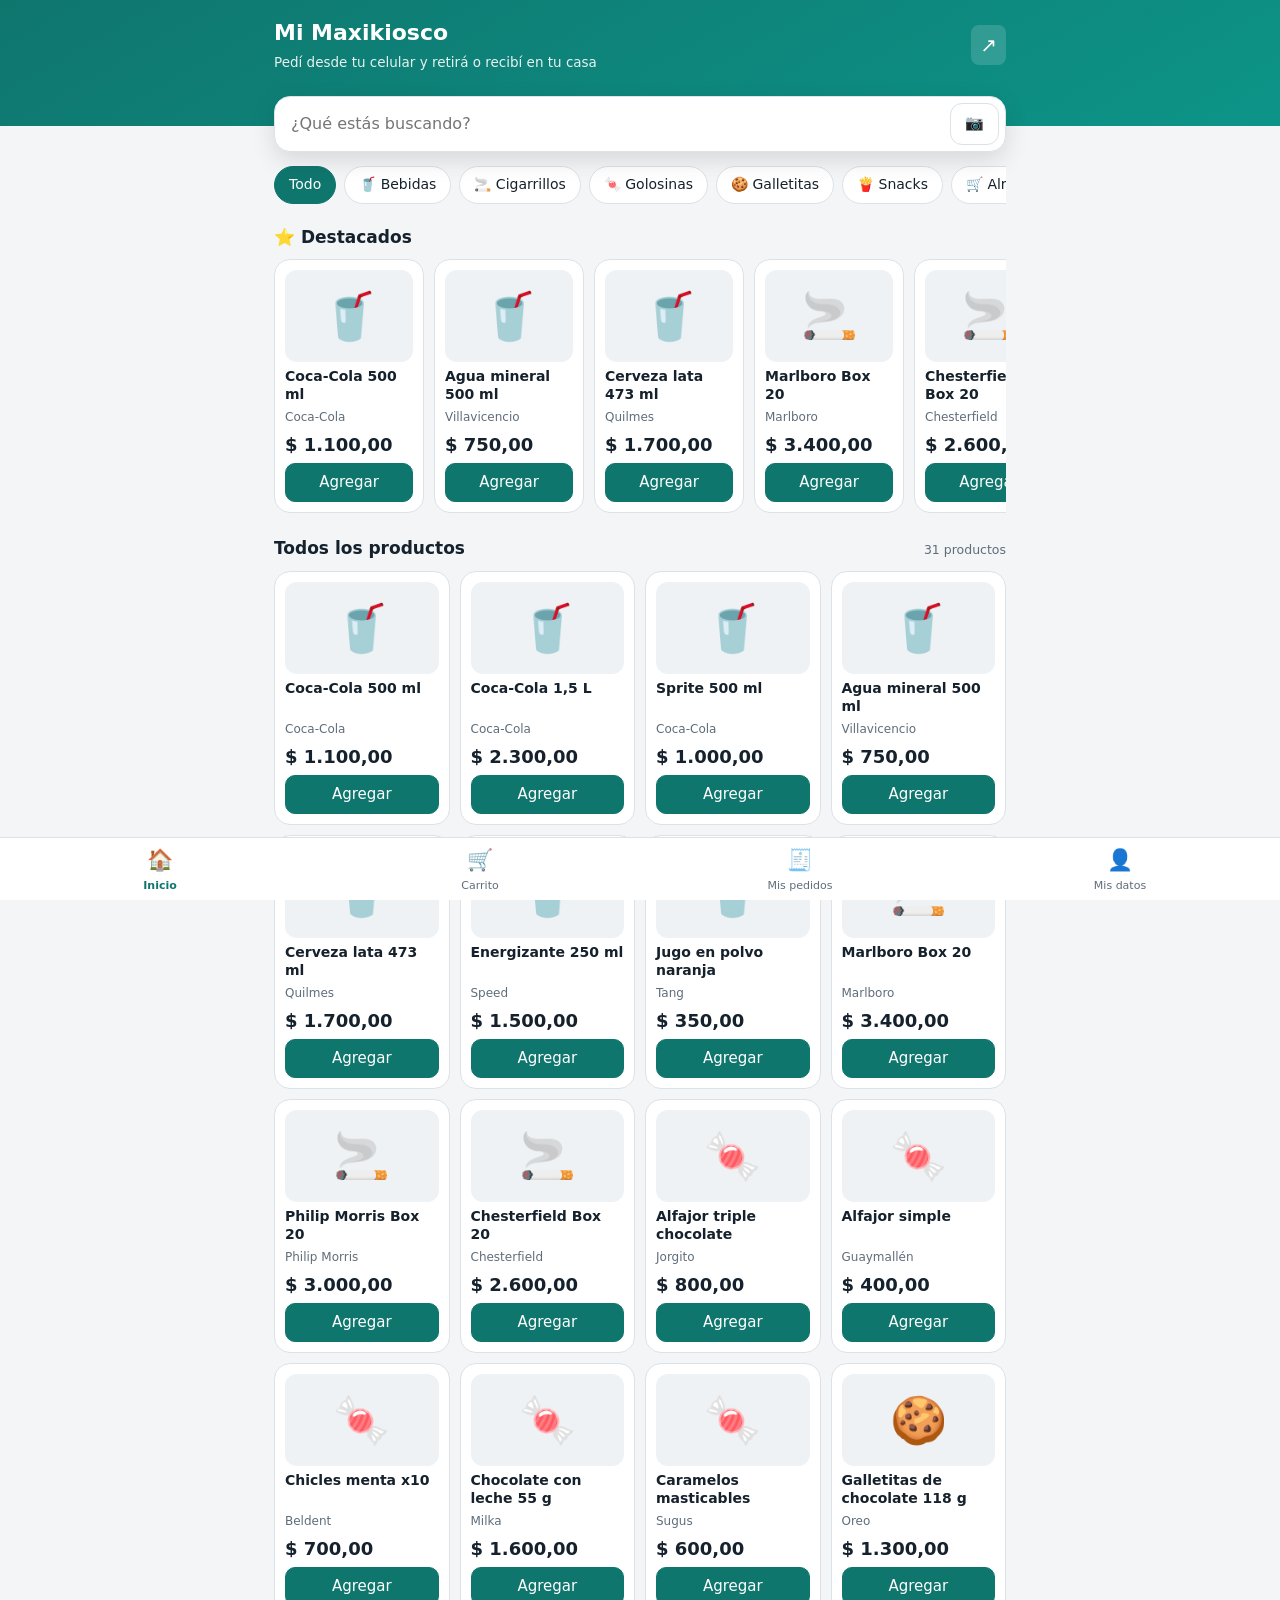
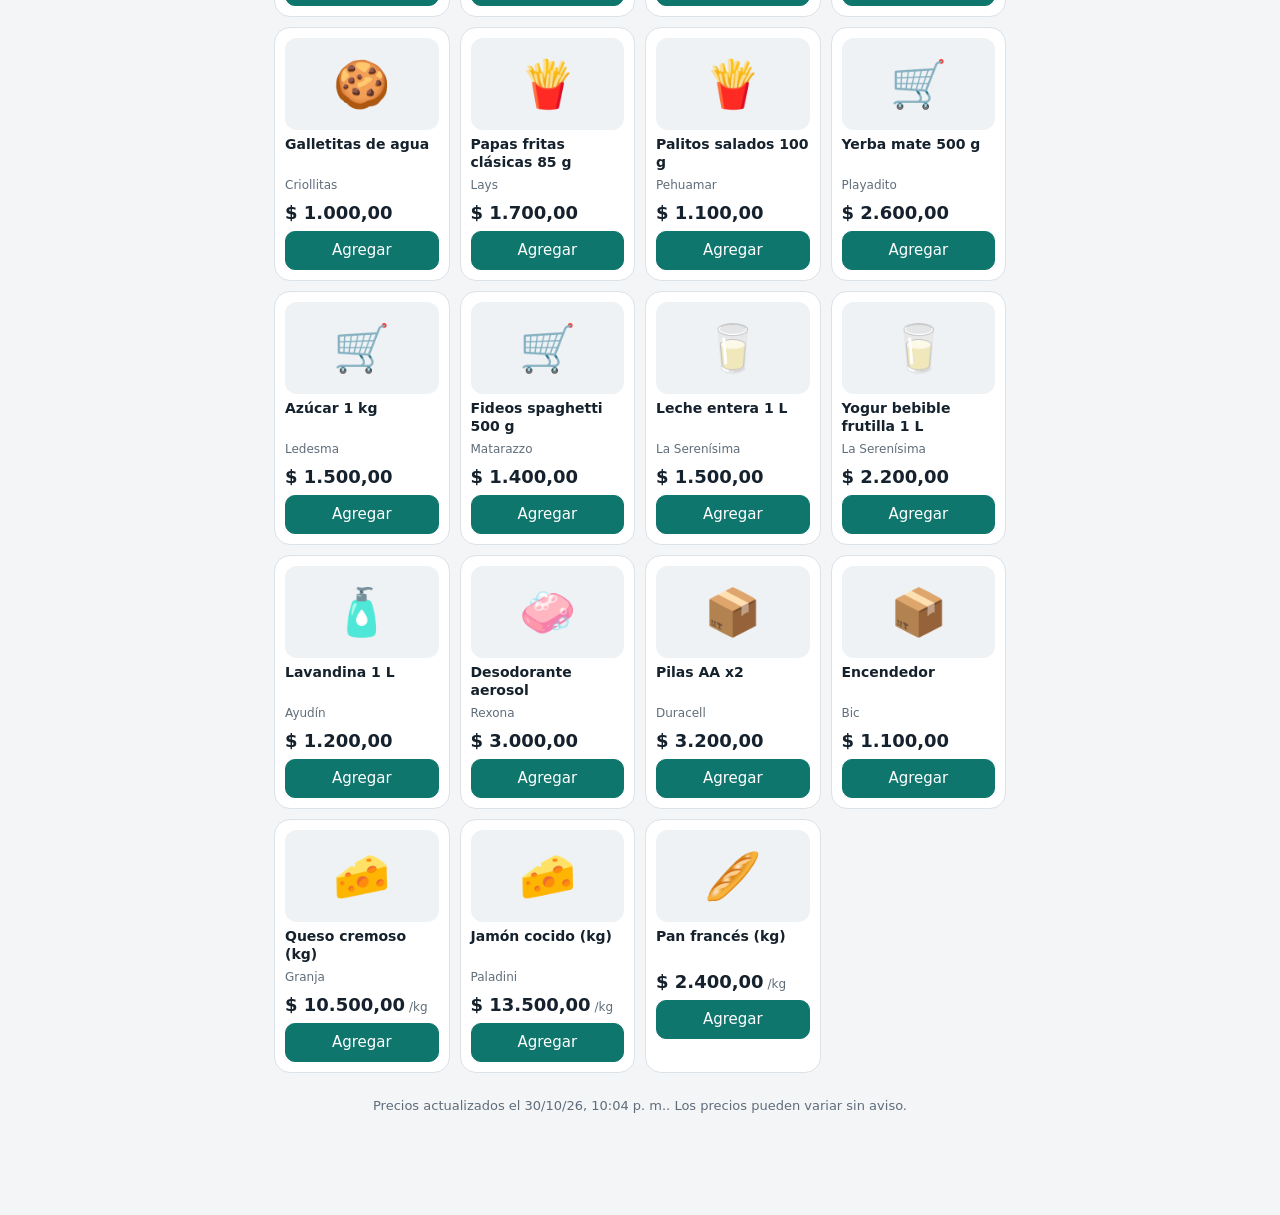
==== cliente.html @ ef4d473a "App de maxikiosco: panel de gestión y app de clientes Panel (index.html): punto de venta con lector " ====
<!doctype html>
<html lang="es">
<head>
  <meta charset="utf-8">
  <meta name="viewport" content="width=device-width, initial-scale=1, viewport-fit=cover">
  <title>Pedí online</title>
  <meta name="description" content="Mirá precios, armá tu pedido y envialo por WhatsApp.">
  <meta name="theme-color" content="#0f766e">
  <link rel="manifest" href="manifest-cliente.json">
  <link rel="icon" href="img/icon.svg" type="image/svg+xml">
  <link rel="apple-touch-icon" href="img/icon-192.png">
  <meta name="apple-mobile-web-app-capable" content="yes">
  <link rel="stylesheet" href="css/app.css">
  <link rel="stylesheet" href="css/cliente.css">
</head>
<body class="cli">
  <header class="cli-head">
    <div class="cli-wrap">
      <div class="row">
        <div><h1 id="c-nombre">Cargando…</h1><p id="c-info"></p></div>
        <button class="icon-btn" id="c-share" aria-label="Compartir">↗</button>
      </div>
    </div>
  </header>
  <main class="cli-wrap" id="c-view"></main>
  <button class="cartbar hidden" id="c-cartbar">🛒 <span id="c-cartn"></span><b id="c-cartt"></b></button>
  <nav class="tabbar" aria-label="Secciones">
    <button data-t="inicio" class="on">🏠<span>Inicio</span></button>
    <button data-t="carrito">🛒<span>Carrito</span><i class="dot hidden" id="c-dot"></i></button>
    <button data-t="pedidos">🧾<span>Mis pedidos</span></button>
    <button data-t="perfil">👤<span>Mis datos</span></button>
  </nav>
  <script src="js/kv.js"></script>
  <script src="js/ui.js"></script>
  <script src="js/scanner.js"></script>
  <script src="js/cliente.js"></script>
</body>
</html>
---- css/app.css ----
/* ============ Panel Maxikiosco ============ */
:root {
  --bg: #f3f5f7;
  --surface: #ffffff;
  --surface-2: #eef2f5;
  --text: #15212c;
  --muted: #5f6d7a;
  --border: #dbe2e8;
  --primary: #0f766e;
  --primary-2: #0d9488;
  --primary-soft: #d5f2ee;
  --on-primary: #ffffff;
  --danger: #dc2626;
  --danger-soft: #fde4e4;
  --warn: #b45309;
  --warn-soft: #fdf0d5;
  --ok: #15803d;
  --ok-soft: #dcf5e3;
  --info: #1d4ed8;
  --info-soft: #e0e9ff;
  --shadow: 0 1px 2px rgba(16, 24, 32, .06), 0 6px 18px rgba(16, 24, 32, .05);
  --radius: 12px;
}
@media (prefers-color-scheme: dark) {
  :root:not([data-theme="light"]) {
    --bg: #0d1318; --surface: #151d24; --surface-2: #1d2731; --text: #e6edf3; --muted: #93a1ae;
    --border: #2a3641; --primary: #14b8a6; --primary-2: #2dd4bf; --primary-soft: #113a37; --on-primary: #04201d;
    --danger: #f87171; --danger-soft: #3a1717; --warn: #fbbf24; --warn-soft: #3a2c0c; --ok: #4ade80; --ok-soft: #12321e;
    --info: #93b4ff; --info-soft: #172443; --shadow: 0 1px 2px rgba(0,0,0,.4);
  }
}
:root[data-theme="dark"] {
  --bg: #0d1318; --surface: #151d24; --surface-2: #1d2731; --text: #e6edf3; --muted: #93a1ae;
  --border: #2a3641; --primary: #14b8a6; --primary-2: #2dd4bf; --primary-soft: #113a37; --on-primary: #04201d;
  --danger: #f87171; --danger-soft: #3a1717; --warn: #fbbf24; --warn-soft: #3a2c0c; --ok: #4ade80; --ok-soft: #12321e;
  --info: #93b4ff; --info-soft: #172443; --shadow: 0 1px 2px rgba(0,0,0,.4);
}

* { box-sizing: border-box; }
html, body { margin: 0; min-height: 100%; }
body {
  font-family: system-ui, -apple-system, "Segoe UI", Roboto, "Helvetica Neue", sans-serif;
  background: var(--bg); color: var(--text); font-size: 15px; line-height: 1.4;
  -webkit-tap-highlight-color: transparent;
}
button, input, select, textarea { font: inherit; color: inherit; }
a { color: var(--primary); }
h2, h3 { margin: 0; }
h2 { font-size: 18px; }
h3 { font-size: 15px; }
.hidden { display: none !important; }
.muted { color: var(--muted); }
.small { font-size: 13px; }
.right { text-align: right; }
.center { text-align: center; }
.nowrap { white-space: nowrap; }
.mono { font-variant-numeric: tabular-nums; }
.ok-t { color: var(--ok); } .danger-t { color: var(--danger); } .warn-t { color: var(--warn); }

/* ---------- Layout ---------- */
.layout { display: grid; grid-template-columns: 236px 1fr; min-height: 100vh; }
.sidebar {
  background: var(--surface); border-right: 1px solid var(--border);
  display: flex; flex-direction: column; position: sticky; top: 0; height: 100vh; overflow-y: auto;
}
.brand { display: flex; gap: 10px; align-items: center; padding: 16px 14px 10px; }
.brand img { width: 36px; height: 36px; }
.brand b { display: block; font-size: 15px; }
.brand small { color: var(--muted); font-size: 12px; }
.nav { display: flex; flex-direction: column; padding: 6px 8px; gap: 1px; }
.nav a {
  display: flex; gap: 10px; align-items: center; padding: 8px 11px; border-radius: 9px;
  color: var(--text); text-decoration: none; font-size: 14.5px;
}
.nav a:hover { background: var(--surface-2); }
.nav a.active { background: var(--primary); color: var(--on-primary); }
.nav .ico { width: 22px; text-align: center; }
.side-foot { margin-top: auto; padding: 12px; border-top: 1px solid var(--border); font-size: 13px; display: grid; gap: 8px; }
.main { min-width: 0; display: flex; flex-direction: column; }
.topbar {
  display: flex; align-items: center; gap: 8px; padding: 10px 18px; background: var(--surface);
  border-bottom: 1px solid var(--border); position: sticky; top: 0; z-index: 20;
}
.topbar h1 { font-size: 18px; margin: 0; flex: 1; white-space: nowrap; overflow: hidden; text-overflow: ellipsis; }
.menu-btn { display: none; }
.view { padding: 18px; max-width: 1400px; width: 100%; margin: 0 auto; }
.backdrop { display: none; }
.bottombar { display: none; }

@media (max-width: 900px) {
  .layout { grid-template-columns: 1fr; }
  .sidebar { position: fixed; inset: 0 auto 0 0; width: 272px; z-index: 60; transform: translateX(-105%); transition: transform .2s; }
  .sidebar.open { transform: none; box-shadow: 0 0 40px rgba(0,0,0,.25); }
  .backdrop.show { display: block; position: fixed; inset: 0; background: rgba(0,0,0,.35); z-index: 55; }
  .menu-btn { display: inline-flex; }
  .topbar { padding: 8px 12px; padding-top: max(8px, env(safe-area-inset-top)); }
  .view { padding: 12px 12px 90px; }
  .bottombar {
    display: grid; grid-template-columns: repeat(5, 1fr); position: fixed; left: 0; right: 0; bottom: 0; z-index: 40;
    background: var(--surface); border-top: 1px solid var(--border); padding-bottom: env(safe-area-inset-bottom);
  }
  .bottombar a { display: flex; flex-direction: column; align-items: center; gap: 2px; padding: 7px 0 6px; font-size: 20px; text-decoration: none; color: var(--text); }
  .bottombar a span { font-size: 11px; color: var(--muted); }
  .bottombar a.active span { color: var(--primary); font-weight: 600; }
}

/* ---------- Componentes ---------- */
.card { background: var(--surface); border: 1px solid var(--border); border-radius: var(--radius); padding: 14px; box-shadow: var(--shadow); }
.card + .card { margin-top: 14px; }
.card-h { display: flex; align-items: center; gap: 10px; margin-bottom: 10px; flex-wrap: wrap; }
.card-h h2, .card-h h3 { flex: 1; }
.stack > * + * { margin-top: 14px; }
.grid { display: grid; gap: 14px; grid-template-columns: repeat(auto-fit, minmax(260px, 1fr)); }
.grid2 { display: grid; gap: 10px; grid-template-columns: 1fr 1fr; }
.grid3 { display: grid; gap: 10px; grid-template-columns: repeat(3, 1fr); }
.grid5 { display: grid; gap: 8px; grid-template-columns: repeat(5, 1fr); }
@media (max-width: 640px) { .grid3, .grid5 { grid-template-columns: 1fr 1fr; } }
.row { display: flex; gap: 8px; align-items: center; flex-wrap: wrap; }
.row.end { justify-content: flex-end; }
.row > .grow { flex: 1; min-width: 140px; }
.mt { margin-top: 12px; }
.mb { margin-bottom: 12px; }

.btn {
  display: inline-flex; align-items: center; justify-content: center; gap: 6px;
  border: 1px solid var(--border); background: var(--surface); padding: 8px 14px; border-radius: 10px;
  cursor: pointer; font-weight: 500; text-decoration: none; color: var(--text); min-height: 38px; white-space: nowrap;
}
.btn:hover { background: var(--surface-2); }
.btn:active { transform: translateY(1px); }
.btn:disabled { opacity: .5; cursor: not-allowed; }
.btn.primary { background: var(--primary); border-color: var(--primary); color: var(--on-primary); }
.btn.primary:hover { background: var(--primary-2); }
.btn.danger { background: var(--danger); border-color: var(--danger); color: #fff; }
.btn.ghost { background: transparent; border-color: transparent; }
.btn.ghost:hover { background: var(--surface-2); }
.btn.sm { padding: 4px 10px; min-height: 30px; font-size: 13px; border-radius: 8px; }
.btn.lg { padding: 10px 18px; min-height: 46px; font-size: 16px; }
.btn.xl { padding: 14px 20px; min-height: 58px; font-size: 20px; font-weight: 700; }
.btn.block { width: 100%; }
.icon-btn { border: 0; background: transparent; font-size: 20px; padding: 6px 9px; border-radius: 8px; cursor: pointer; }
.icon-btn:hover { background: var(--surface-2); }

.input, .form input:not([type=checkbox]):not([type=radio]):not([type=file]), .form select, .form textarea, select.input, textarea.input {
  width: 100%; padding: 9px 11px; border: 1px solid var(--border); border-radius: 10px; background: var(--surface);
  min-height: 40px; outline: none;
}
.input:focus, .form input:focus, .form select:focus, .form textarea:focus { border-color: var(--primary); box-shadow: 0 0 0 3px var(--primary-soft); }
.input.lg { font-size: 17px; min-height: 48px; }
.input.xl { font-size: 26px; min-height: 58px; font-weight: 700; }
.lbl, .form label > span { display: block; font-size: 12.5px; color: var(--muted); margin: 0 0 4px; font-weight: 500; }
.form label { display: block; }
.form .grid2, .form .grid3, .form .grid5 { margin-bottom: 10px; }
.form > label, .form > .field { margin-bottom: 10px; }
.check { display: flex !important; align-items: center; gap: 8px; cursor: pointer; padding: 6px 0; }
.check input { width: 18px; height: 18px; accent-color: var(--primary); }
.field-inline { display: flex; gap: 6px; }
.field-inline > :first-child { flex: 1; }

.table-wrap { overflow-x: auto; border: 1px solid var(--border); border-radius: 10px; }
.table { width: 100%; border-collapse: collapse; font-size: 14px; }
.table th, .table td { padding: 8px 10px; border-bottom: 1px solid var(--border); text-align: left; vertical-align: middle; }
.table th { background: var(--surface-2); font-weight: 600; font-size: 12.5px; color: var(--muted); position: sticky; top: 0; white-space: nowrap; }
.table tr:last-child td { border-bottom: 0; }
.table td.num, .table th.num { text-align: right; font-variant-numeric: tabular-nums; white-space: nowrap; }
.table tbody tr.click { cursor: pointer; }
.table tbody tr.click:hover { background: var(--surface-2); }
.table input.input { min-height: 34px; padding: 5px 8px; }

.badge { display: inline-block; padding: 2px 8px; border-radius: 99px; font-size: 12px; font-weight: 600; background: var(--surface-2); color: var(--muted); white-space: nowrap; }
.badge.ok { background: var(--ok-soft); color: var(--ok); }
.badge.warn { background: var(--warn-soft); color: var(--warn); }
.badge.danger { background: var(--danger-soft); color: var(--danger); }
.badge.info { background: var(--info-soft); color: var(--info); }
.pill { font-size: 12px; padding: 4px 9px; border-radius: 99px; background: var(--surface-2); white-space: nowrap; }
.pill.ok { background: var(--ok-soft); color: var(--ok); }
.pill.warn { background: var(--warn-soft); color: var(--warn); }
.pill.danger { background: var(--danger-soft); color: var(--danger); }
.banner { padding: 10px 14px; border-radius: 10px; margin-bottom: 12px; line-height: 1.6; }
.banner .btn { margin-left: 8px; vertical-align: middle; }
.banner.warn { background: var(--warn-soft); color: var(--warn); }
.banner.info { background: var(--info-soft); color: var(--info); }
.banner.danger { background: var(--danger-soft); color: var(--danger); }
.banner.ok { background: var(--ok-soft); color: var(--ok); }
.empty { padding: 28px 12px; text-align: center; color: var(--muted); }

.tabs { display: flex; gap: 4px; overflow-x: auto; border-bottom: 1px solid var(--border); margin-bottom: 14px; scrollbar-width: none; }
.tabs button { border: 0; background: transparent; padding: 9px 13px; cursor: pointer; border-bottom: 2px solid transparent; white-space: nowrap; color: var(--muted); font-weight: 500; }
.tabs button.active { color: var(--primary); border-bottom-color: var(--primary); }
.toolbar { display: flex; gap: 8px; flex-wrap: wrap; align-items: center; margin-bottom: 12px; }
.toolbar .grow { flex: 1; min-width: 180px; }

.kpis { display: grid; gap: 12px; grid-template-columns: repeat(auto-fit, minmax(170px, 1fr)); margin-bottom: 14px; }
.kpi { background: var(--surface); border: 1px solid var(--border); border-radius: var(--radius); padding: 14px; box-shadow: var(--shadow); }
.kpi small { color: var(--muted); display: block; font-size: 12.5px; }
.kpi b { font-size: 22px; display: block; margin-top: 2px; font-variant-numeric: tabular-nums; }
.kpi .sub { font-size: 12px; color: var(--muted); }
.kpi.warn b { color: var(--warn); } .kpi.danger b { color: var(--danger); } .kpi.ok b { color: var(--ok); }

.actions-grid { display: grid; grid-template-columns: repeat(auto-fit, minmax(130px, 1fr)); gap: 10px; }
.action { display: flex; flex-direction: column; gap: 6px; align-items: center; justify-content: center; padding: 16px 8px; border-radius: 12px; border: 1px solid var(--border); background: var(--surface-2); text-decoration: none; color: var(--text); cursor: pointer; font-weight: 500; text-align: center; }
.action span { font-size: 26px; }
.action:hover { border-color: var(--primary); }

.bars { display: grid; gap: 6px; }
.bar-row { display: grid; grid-template-columns: minmax(80px, 34%) 1fr auto; gap: 8px; align-items: center; font-size: 13px; }
.bar-l { overflow: hidden; text-overflow: ellipsis; white-space: nowrap; }
.bar-t { height: 10px; background: var(--surface-2); border-radius: 99px; overflow: hidden; }
.bar-t span { display: block; height: 100%; background: var(--primary); border-radius: 99px; }
.bar-v { font-variant-numeric: tabular-nums; }
.vbars { display: flex; align-items: flex-end; gap: 6px; height: 160px; padding-top: 10px; }
.vbar { flex: 1; display: flex; flex-direction: column; align-items: center; gap: 4px; height: 100%; justify-content: flex-end; min-width: 0; }
.vbar i { display: block; width: 100%; max-width: 38px; background: var(--primary); border-radius: 6px 6px 2px 2px; min-height: 2px; }
.vbar small { font-size: 11px; color: var(--muted); white-space: nowrap; }

/* ---------- Modal / toasts ---------- */
.modal-back { position: fixed; inset: 0; background: rgba(5, 12, 18, .5); z-index: 100; display: flex; align-items: center; justify-content: center; padding: 16px; }
.modal { background: var(--surface); border-radius: 16px; width: 100%; max-width: 520px; max-height: calc(100vh - 32px); display: flex; flex-direction: column; box-shadow: 0 20px 60px rgba(0,0,0,.3); }
.modal.wide { max-width: 860px; }
.modal.xwide { max-width: 1100px; }
.modal > header { display: flex; align-items: center; padding: 14px 16px; border-bottom: 1px solid var(--border); }
.modal > header h2 { flex: 1; font-size: 17px; }
.modal-body { padding: 16px; overflow-y: auto; }
.modal > footer { display: flex; gap: 8px; justify-content: flex-end; padding: 12px 16px; border-top: 1px solid var(--border); flex-wrap: wrap; }
@media (max-width: 640px) {
  .modal-back { padding: 0; align-items: flex-end; }
  .modal, .modal.wide, .modal.xwide { max-width: none; border-radius: 16px 16px 0 0; max-height: 94vh; }
  .modal > footer { padding-bottom: max(12px, env(safe-area-inset-bottom)); }
  .modal > footer .btn { flex: 1; }
}
.toasts { position: fixed; top: 14px; left: 50%; transform: translateX(-50%); z-index: 200; display: grid; gap: 8px; width: min(420px, calc(100vw - 24px)); pointer-events: none; }
.toast { background: var(--text); color: var(--bg); padding: 11px 14px; border-radius: 10px; box-shadow: var(--shadow); font-size: 14px; transition: opacity .3s, transform .3s; }
.toast.ok { background: var(--ok); color: #fff; }
.toast.error { background: var(--danger); color: #fff; }
.toast.warn { background: #b45309; color: #fff; }
.toast.out { opacity: 0; transform: translateY(-8px); }

/* ---------- Login ---------- */
.login { min-height: 100vh; display: flex; align-items: center; justify-content: center; padding: 20px; background: linear-gradient(160deg, var(--primary-soft), var(--bg) 60%); }
.login-card { background: var(--surface); border-radius: 20px; padding: 26px; width: 100%; max-width: 400px; box-shadow: var(--shadow); text-align: center; border: 1px solid var(--border); }
.login-logo { width: 64px; height: 64px; }
.login-card h1 { font-size: 22px; margin: 8px 0 2px; }
.login-users { display: grid; gap: 8px; margin: 16px 0; }
.login-users button { display: flex; align-items: center; gap: 12px; padding: 12px; border: 1px solid var(--border); border-radius: 12px; background: var(--surface); cursor: pointer; text-align: left; }
.login-users button:hover { border-color: var(--primary); }
.avatar { width: 38px; height: 38px; border-radius: 50%; background: var(--primary-soft); color: var(--primary); display: inline-flex; align-items: center; justify-content: center; font-weight: 700; flex: none; }
.login-sel { display: flex; align-items: center; gap: 10px; justify-content: center; margin: 14px 0; font-weight: 600; }
.pinpad { display: grid; grid-template-columns: repeat(3, 1fr); gap: 8px; margin: 12px 0; }
.pinpad button { padding: 14px; font-size: 20px; border-radius: 12px; border: 1px solid var(--border); background: var(--surface-2); cursor: pointer; font-weight: 600; }
.pinpad button.ok { background: var(--primary); color: var(--on-primary); border-color: var(--primary); }

/* ---------- POS ---------- */
.pos { display: grid; grid-template-columns: 1fr 340px; gap: 14px; align-items: start; }
.pos-side { position: sticky; top: 70px; }
.pos-search { position: relative; z-index: 5; }
.search-row { display: flex; gap: 8px; }
.search-row .input { flex: 1; }
.sugg { position: absolute; left: 0; right: 0; top: calc(100% + 4px); background: var(--surface); border: 1px solid var(--border); border-radius: 12px; box-shadow: 0 12px 30px rgba(0,0,0,.15); max-height: 360px; overflow-y: auto; }
.sugg button { display: grid; grid-template-columns: 1fr auto; gap: 2px 10px; width: 100%; text-align: left; border: 0; border-bottom: 1px solid var(--border); background: transparent; padding: 9px 12px; cursor: pointer; }
.sugg button.sel, .sugg button:hover { background: var(--primary-soft); }
.sugg small { color: var(--muted); grid-column: 1; }
.sugg b { grid-row: span 2; align-self: center; }
.pos-cart-card { margin-top: 14px; padding: 0; overflow: hidden; }
.cart-row { display: grid; grid-template-columns: 1fr auto 110px 34px; gap: 10px; align-items: center; padding: 9px 12px; border-bottom: 1px solid var(--border); }
.cart-row:last-child { border-bottom: 0; }
.cart-row.flash { animation: flash .6s; }
@keyframes flash { from { background: var(--primary-soft); } to { background: transparent; } }
.cr-name b { display: block; font-weight: 600; }
.cr-name small { color: var(--muted); }
.cr-sub { text-align: right; font-weight: 700; font-variant-numeric: tabular-nums; }
.qty { display: flex; align-items: center; border: 1px solid var(--border); border-radius: 10px; overflow: hidden; }
.qty button { border: 0; background: var(--surface-2); width: 34px; height: 34px; cursor: pointer; font-size: 18px; }
.qty input { width: 58px; border: 0; text-align: center; height: 34px; background: transparent; outline: none; font-weight: 600; }
.cart-empty { padding: 40px 16px; text-align: center; color: var(--muted); }
.cart-empty span { font-size: 40px; display: block; }
.totals { margin: 14px 0; display: grid; gap: 4px; }
.totals div { display: flex; justify-content: space-between; }
.totals .big { font-size: 30px; font-weight: 800; font-variant-numeric: tabular-nums; padding-top: 6px; border-top: 1px dashed var(--border); margin-top: 4px; }
.last-sale { margin-top: 10px; font-size: 13px; color: var(--muted); }
.quick { display: grid; grid-template-columns: repeat(auto-fill, minmax(118px, 1fr)); gap: 8px; }
.quick button { border: 1px solid var(--border); background: var(--surface-2); border-radius: 10px; padding: 9px 6px; cursor: pointer; display: flex; flex-direction: column; align-items: center; gap: 2px; font-size: 13px; text-align: center; min-height: 82px; }
.quick button span { font-size: 22px; }
.quick button b { font-size: 13px; }
.quick button:hover { border-color: var(--primary); }
.pos-mobilebar { display: none; }
@media (max-width: 900px) {
  .pos { grid-template-columns: 1fr; }
  .pos-side { position: static; }
  .cart-row { grid-template-columns: 1fr auto; }
  .cart-row .cr-sub { grid-column: 1; text-align: left; }
  .cart-row [data-del] { grid-column: 2; grid-row: 2; justify-self: end; }
  .pos-mobilebar {
    display: flex; position: fixed; left: 0; right: 0; bottom: calc(56px + env(safe-area-inset-bottom)); z-index: 30;
    background: var(--surface); border-top: 1px solid var(--border); padding: 8px 12px; gap: 12px; align-items: center;
  }
  .pos-mobilebar div { flex: 1; }
  .pos-mobilebar small { display: block; color: var(--muted); font-size: 12px; }
  .pos-mobilebar b { font-size: 22px; }
  .view-pos { padding-bottom: 150px; }
}

/* Checkout */
.co-total { text-align: center; margin-bottom: 12px; }
.co-total small { color: var(--muted); }
.co-total #co-tot { font-size: 38px; font-weight: 800; font-variant-numeric: tabular-nums; }
.co-total #co-tot small { display: block; font-size: 15px; color: var(--warn); font-weight: 600; }
.medios { display: grid; grid-template-columns: repeat(3, 1fr); gap: 8px; margin-bottom: 14px; }
.medio { border: 2px solid var(--border); background: var(--surface); border-radius: 12px; padding: 10px 4px; cursor: pointer; display: flex; flex-direction: column; align-items: center; gap: 2px; font-size: 13px; font-weight: 600; }
.medio span { font-size: 22px; }
.medio.sel { border-color: var(--primary); background: var(--primary-soft); }
.bills { display: flex; gap: 6px; flex-wrap: wrap; margin: 8px 0; }
.vuelto { font-size: 22px; text-align: center; padding: 10px; border-radius: 10px; background: var(--ok-soft); color: var(--ok); margin-top: 8px; }
.vuelto.neg { background: var(--warn-soft); color: var(--warn); }
.pagos-list { display: grid; gap: 4px; margin-bottom: 10px; }
.pagos-list div { display: flex; justify-content: space-between; align-items: center; background: var(--surface-2); padding: 6px 10px; border-radius: 8px; }
.qr-box { display: flex; justify-content: center; padding: 10px; background: #fff; border-radius: 10px; width: max-content; margin: 8px auto; }

/* Scanner */
.scan-wrap { position: relative; background: #000; border-radius: 12px; overflow: hidden; min-height: 240px; }
#scan-reader { width: 100%; }
#scan-reader video { width: 100% !important; display: block; }
#scan-reader img[alt="Info icon"], #scan-reader__dashboard_section_csr span:first-child { display: none !important; }
.scan-last { margin-top: 8px; font-size: 14px; }
.scan-last .ok-line { background: var(--ok-soft); color: var(--ok); padding: 8px 10px; border-radius: 8px; }
.scan-last .bad-line { background: var(--danger-soft); color: var(--danger); padding: 8px 10px; border-radius: 8px; }

.prod-card { display: flex; gap: 14px; align-items: center; }
.prod-card .emo { font-size: 44px; width: 64px; height: 64px; display: flex; align-items: center; justify-content: center; background: var(--surface-2); border-radius: 14px; flex: none; }
.prod-card .price { font-size: 26px; font-weight: 800; }
.counter-big { font-size: 34px; font-weight: 800; text-align: center; }
.list-plain { list-style: none; padding: 0; margin: 0; }
.list-plain li { padding: 8px 0; border-bottom: 1px solid var(--border); display: flex; gap: 8px; justify-content: space-between; align-items: center; }
.list-plain li:last-child { border-bottom: 0; }
.denoms { display: grid; grid-template-columns: repeat(auto-fill, minmax(150px, 1fr)); gap: 6px 10px; }
.denoms label { display: grid !important; grid-template-columns: 70px 1fr; align-items: center; gap: 6px; }
.denoms label > span { margin: 0 !important; text-align: right; font-size: 13px !important; }
.disabled-box { opacity: .6; pointer-events: none; filter: grayscale(.4); }
.kbd { font-family: ui-monospace, monospace; background: var(--surface-2); border: 1px solid var(--border); border-bottom-width: 2px; border-radius: 6px; padding: 1px 6px; font-size: 12px; }
@media (max-width: 520px) {
  #net { font-size: 0; padding: 5px; }
  #net::before { content: ''; }
}
---- css/cliente.css ----
/* App de clientes: mobile-first, se apoya en los tokens de app.css */
body.cli { background: var(--bg); padding-bottom: calc(76px + env(safe-area-inset-bottom)); }
.cli-wrap { max-width: 760px; margin: 0 auto; padding: 0 14px; }
.cli-head { background: linear-gradient(150deg, var(--primary), var(--primary-2)); color: #fff; padding: max(18px, env(safe-area-inset-top)) 0 54px; }
.cli-head h1 { margin: 0; font-size: 22px; }
.cli-head p { margin: 4px 0 0; opacity: .9; font-size: 13.5px; }
.cli-head .row { justify-content: space-between; flex-wrap: nowrap; }
.cli-head .icon-btn { color: #fff; background: rgba(255,255,255,.15); }
.cli-search { margin-top: -30px; position: relative; z-index: 2; }
.cli-search .box { display: flex; gap: 8px; background: var(--surface); border-radius: 16px; padding: 6px; box-shadow: 0 8px 24px rgba(0,0,0,.12); border: 1px solid var(--border); }
.cli-search input { flex: 1; border: 0; background: transparent; padding: 10px; font-size: 16px; outline: none; min-width: 0; }
.cli-search .btn { border-radius: 12px; }
.chips { display: flex; gap: 8px; overflow-x: auto; padding: 14px 0 4px; scrollbar-width: none; }
.chips::-webkit-scrollbar { display: none; }
.chip { border: 1px solid var(--border); background: var(--surface); border-radius: 99px; padding: 8px 14px; white-space: nowrap; cursor: pointer; font-weight: 500; font-size: 14px; }
.chip.on { background: var(--primary); color: var(--on-primary); border-color: var(--primary); }
.sec-t { display: flex; align-items: baseline; justify-content: space-between; margin: 18px 0 10px; }
.sec-t h2 { font-size: 17px; }
.pgrid { display: grid; grid-template-columns: repeat(auto-fill, minmax(150px, 1fr)); gap: 10px; }
.pcard { background: var(--surface); border: 1px solid var(--border); border-radius: 16px; padding: 10px; display: flex; flex-direction: column; gap: 6px; position: relative; }
.pcard .img { height: 92px; border-radius: 12px; background: var(--surface-2); display: flex; align-items: center; justify-content: center; font-size: 46px; overflow: hidden; }
.pcard .img img { width: 100%; height: 100%; object-fit: contain; }
.pcard .nm { font-size: 14px; font-weight: 600; line-height: 1.25; min-height: 35px; }
.pcard .br { font-size: 12px; color: var(--muted); }
.pcard .pr { font-size: 18px; font-weight: 800; }
.pcard .pr small { font-size: 12px; font-weight: 500; color: var(--muted); }
.pcard .out { position: absolute; top: 10px; left: 10px; }
.pcard .add { width: 100%; }
.step { display: flex; align-items: center; justify-content: space-between; background: var(--primary-soft); border-radius: 12px; }
.step button { width: 40px; height: 40px; border: 0; background: var(--primary); color: var(--on-primary); border-radius: 12px; font-size: 20px; cursor: pointer; }
.step b { font-size: 15px; }
.hscroll { display: grid; grid-auto-flow: column; grid-auto-columns: 150px; gap: 10px; overflow-x: auto; padding-bottom: 6px; scrollbar-width: none; }
.cartbar { position: fixed; left: 12px; right: 12px; bottom: calc(68px + env(safe-area-inset-bottom)); z-index: 30; max-width: 736px; margin: 0 auto; background: var(--primary); color: var(--on-primary); border-radius: 16px; padding: 12px 16px; display: flex; align-items: center; gap: 10px; box-shadow: 0 10px 30px rgba(0,0,0,.25); cursor: pointer; border: 0; width: calc(100% - 24px); font-size: 15px; }
.cartbar b { margin-left: auto; font-size: 17px; }
.tabbar { position: fixed; left: 0; right: 0; bottom: 0; z-index: 40; background: var(--surface); border-top: 1px solid var(--border); display: grid; grid-template-columns: repeat(4, 1fr); padding-bottom: env(safe-area-inset-bottom); }
.tabbar button { border: 0; background: none; padding: 8px 0 7px; display: flex; flex-direction: column; align-items: center; gap: 2px; font-size: 21px; cursor: pointer; position: relative; }
.tabbar button span { font-size: 11px; color: var(--muted); }
.tabbar button.on span { color: var(--primary); font-weight: 700; }
.tabbar .dot { position: absolute; top: 4px; left: calc(50% + 6px); background: var(--danger); color: #fff; border-radius: 99px; font-size: 11px; padding: 0 6px; font-weight: 700; }
.cline { display: grid; grid-template-columns: 44px 1fr auto; gap: 10px; align-items: center; padding: 10px 0; border-bottom: 1px solid var(--border); }
.cline .e { font-size: 30px; text-align: center; }
.cline .step { width: 128px; }
.seg { display: grid; grid-template-columns: 1fr 1fr; gap: 8px; }
.seg label { border: 2px solid var(--border); border-radius: 12px; padding: 10px; text-align: center; cursor: pointer; font-weight: 600; }
.seg input { display: none; }
.seg label:has(input:checked) { border-color: var(--primary); background: var(--primary-soft); }
.hero-empty { text-align: center; padding: 50px 16px; color: var(--muted); }
.hero-empty span { font-size: 54px; display: block; }
.installbar { background: var(--info-soft); color: var(--info); border-radius: 12px; padding: 10px 12px; display: flex; gap: 10px; align-items: center; margin-top: 12px; }
.installbar .btn { margin-left: auto; }
.pedido-card { background: var(--surface); border: 1px solid var(--border); border-radius: 14px; padding: 12px; margin-bottom: 10px; }
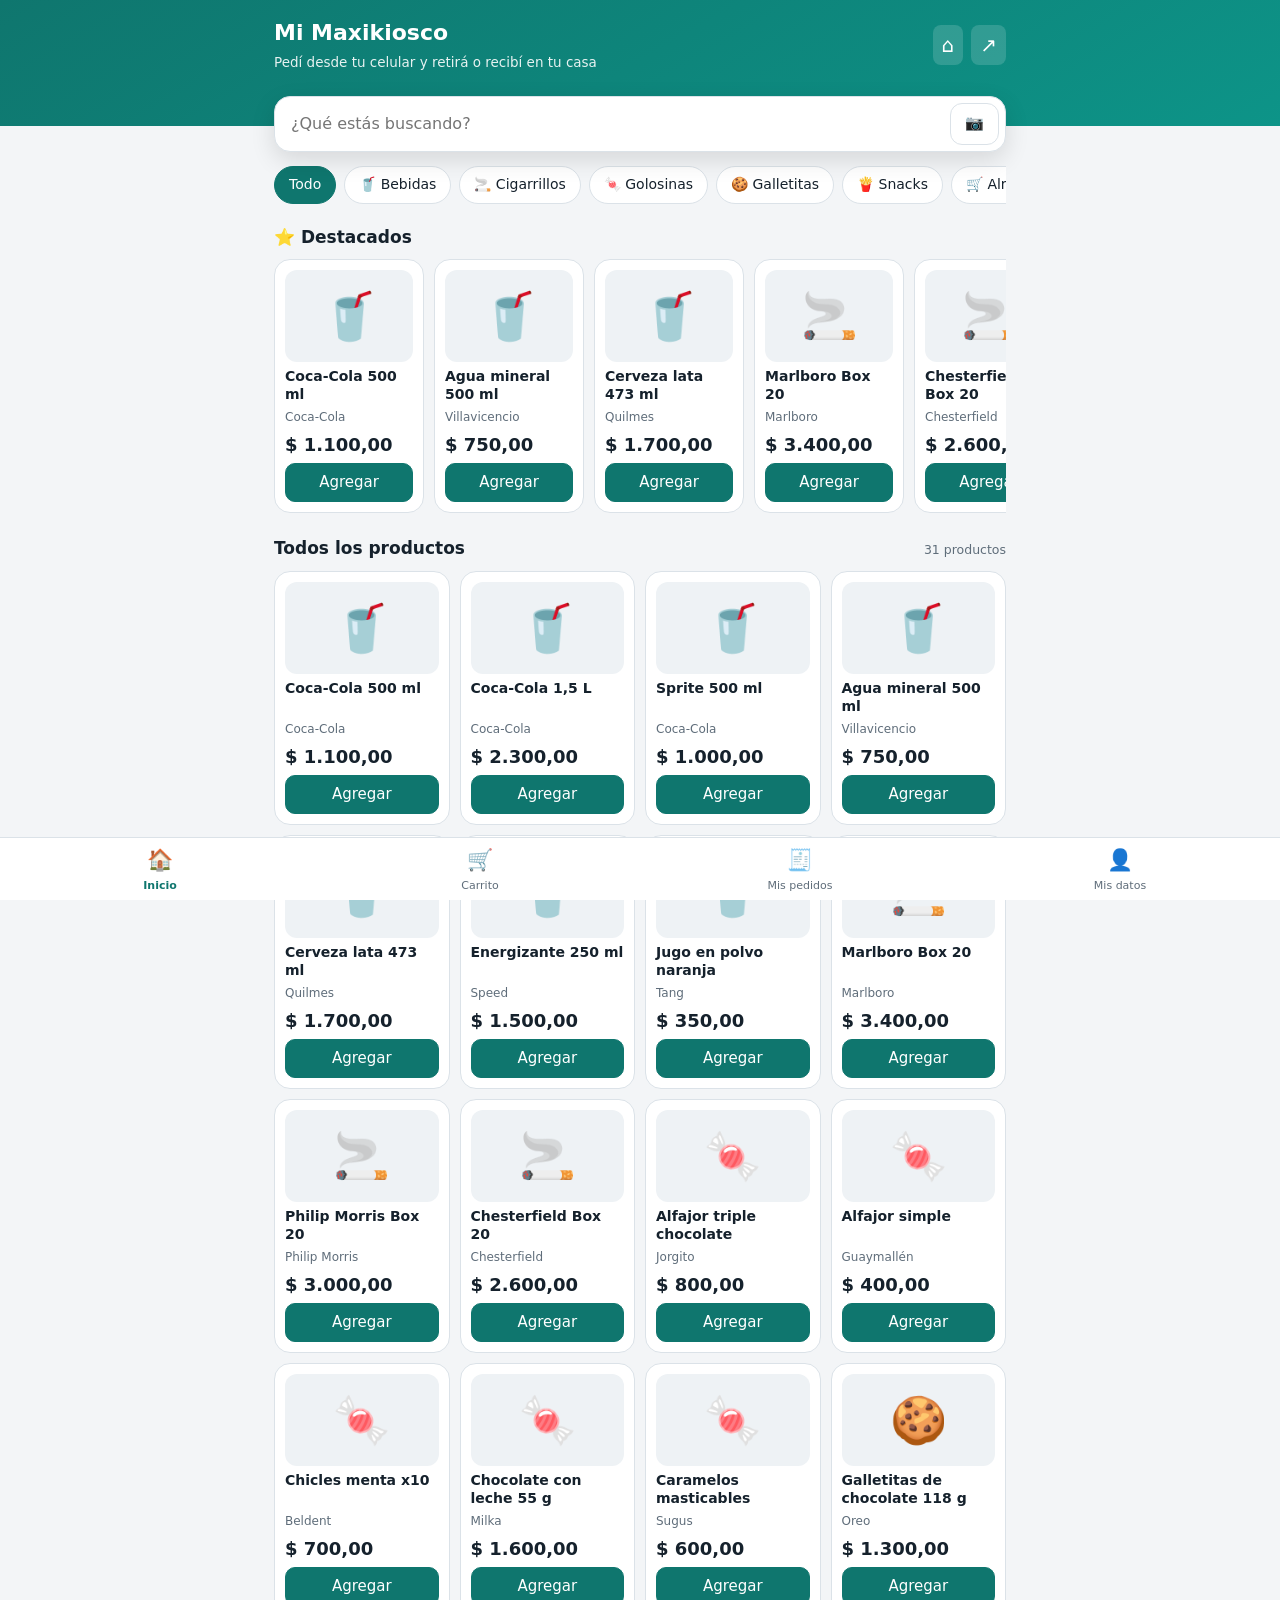
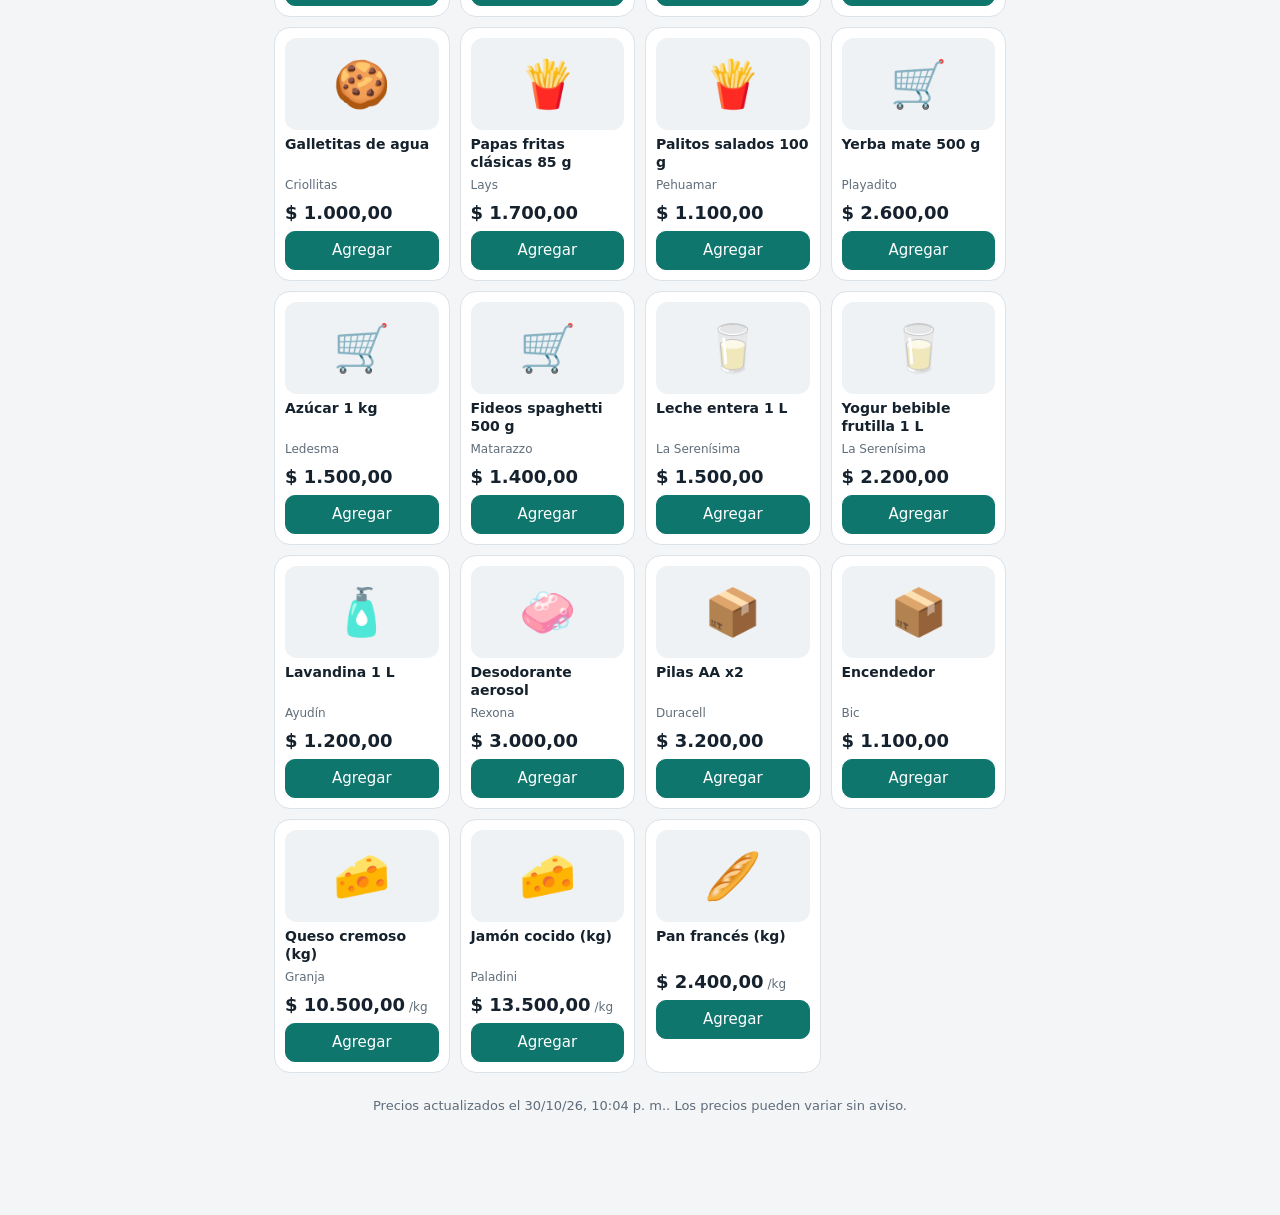
==== commit 531a9349: "Demo: landing page, ticket simulado y ventanas flotantes - Nueva landing (index.html) con ofertas, s" ====
--- a/cliente.html
+++ b/cliente.html
@@ -18,7 +18,7 @@
     <div class="cli-wrap">
       <div class="row">
         <div><h1 id="c-nombre">Cargando…</h1><p id="c-info"></p></div>
-        <button class="icon-btn" id="c-share" aria-label="Compartir">↗</button>
+        <div class="row" style="flex-wrap:nowrap"><a class="icon-btn" href="index.html" aria-label="Página del kiosco" style="text-decoration:none">⌂</a><button class="icon-btn" id="c-share" aria-label="Compartir">↗</button></div>
       </div>
     </div>
   </header>
@@ -33,6 +33,7 @@
   <script src="js/kv.js"></script>
   <script src="js/ui.js"></script>
   <script src="js/scanner.js"></script>
+  <script src="js/catalogo.js"></script>
   <script src="js/cliente.js"></script>
 </body>
 </html>
--- a/css/app.css
+++ b/css/app.css
@@ -340,3 +340,46 @@
   #net { font-size: 0; padding: 5px; }
   #net::before { content: ''; }
 }
+
+/* ---------- Ventanas flotantes en lugar de desplegables ---------- */
+.pick-native { position: absolute !important; opacity: 0 !important; pointer-events: none !important; width: 1px !important; height: 1px !important; min-height: 0 !important; padding: 0 !important; border: 0 !important; }
+.pick-btn {
+  display: flex; align-items: center; justify-content: space-between; gap: 8px; width: 100%; min-height: 40px; padding: 8px 11px;
+  border: 1px solid var(--border); border-radius: 10px; background: var(--surface); cursor: pointer; text-align: left;
+}
+.pick-btn span { overflow: hidden; text-overflow: ellipsis; white-space: nowrap; }
+.pick-btn i { font-style: normal; color: var(--muted); }
+.pick-btn:hover { border-color: var(--primary); }
+.pick-btn:disabled { opacity: .55; cursor: not-allowed; }
+.pick-btn.lg { min-height: 48px; font-size: 17px; }
+.toolbar .pick-btn[style*="auto"] { width: auto !important; min-width: 150px; }
+.modal.pick { max-width: 420px; }
+.pick-list { display: grid; gap: 6px; }
+.pick-opt { display: flex; justify-content: space-between; align-items: center; gap: 10px; padding: 12px 14px; border: 1px solid var(--border); border-radius: 12px; background: var(--surface); cursor: pointer; text-align: left; font-size: 15px; }
+.pick-opt:hover, .pick-opt:focus { border-color: var(--primary); outline: none; }
+.pick-opt.on { background: var(--primary-soft); border-color: var(--primary); font-weight: 600; }
+.pick-opt b { color: var(--primary); }
+
+/* ---------- Ticket simulado (papel térmico 80 mm) ---------- */
+.modal.ticket { max-width: 400px; }
+.modal.ticket .modal-body { background: var(--surface-2); }
+.tk-paper {
+  --paper: #fffdf6;
+  background: var(--paper); color: #161616; width: 302px; max-width: 100%; margin: 6px auto 14px; padding: 20px 16px 22px;
+  font-family: ui-monospace, "SFMono-Regular", Menlo, Consolas, "Liberation Mono", monospace; font-size: 12.5px; line-height: 1.45;
+  position: relative; box-shadow: 0 8px 22px rgba(0,0,0,.18);
+  -webkit-mask: conic-gradient(from -45deg at bottom, #0000, #000 1deg 89deg, #0000 90deg) bottom / 12px 51% repeat-x,
+                conic-gradient(from 135deg at top, #0000, #000 1deg 89deg, #0000 90deg) top / 12px 51% repeat-x;
+          mask: conic-gradient(from -45deg at bottom, #0000, #000 1deg 89deg, #0000 90deg) bottom / 12px 51% repeat-x,
+                conic-gradient(from 135deg at top, #0000, #000 1deg 89deg, #0000 90deg) top / 12px 51% repeat-x;
+}
+.tk-paper .lr { display: flex; justify-content: space-between; gap: 10px; }
+.tk-paper .lr span:last-child { white-space: nowrap; }
+.tk-paper .lr.big { font-size: 16px; font-weight: 800; margin: 4px 0; }
+.tk-paper .c { text-align: center; }
+.tk-paper .c.b { font-weight: 800; font-size: 14.5px; letter-spacing: .5px; }
+.tk-paper hr { border: 0; border-top: 1px dashed #777; margin: 7px 0; }
+.tk-bars { display: flex; justify-content: center; margin-top: 12px; }
+.tk-bars > div { position: relative; height: 44px; }
+.tk-bars i { position: absolute; top: 0; bottom: 0; background: #161616; }
+.tk-cod { font-size: 11px; letter-spacing: 3px; margin-top: 2px; }
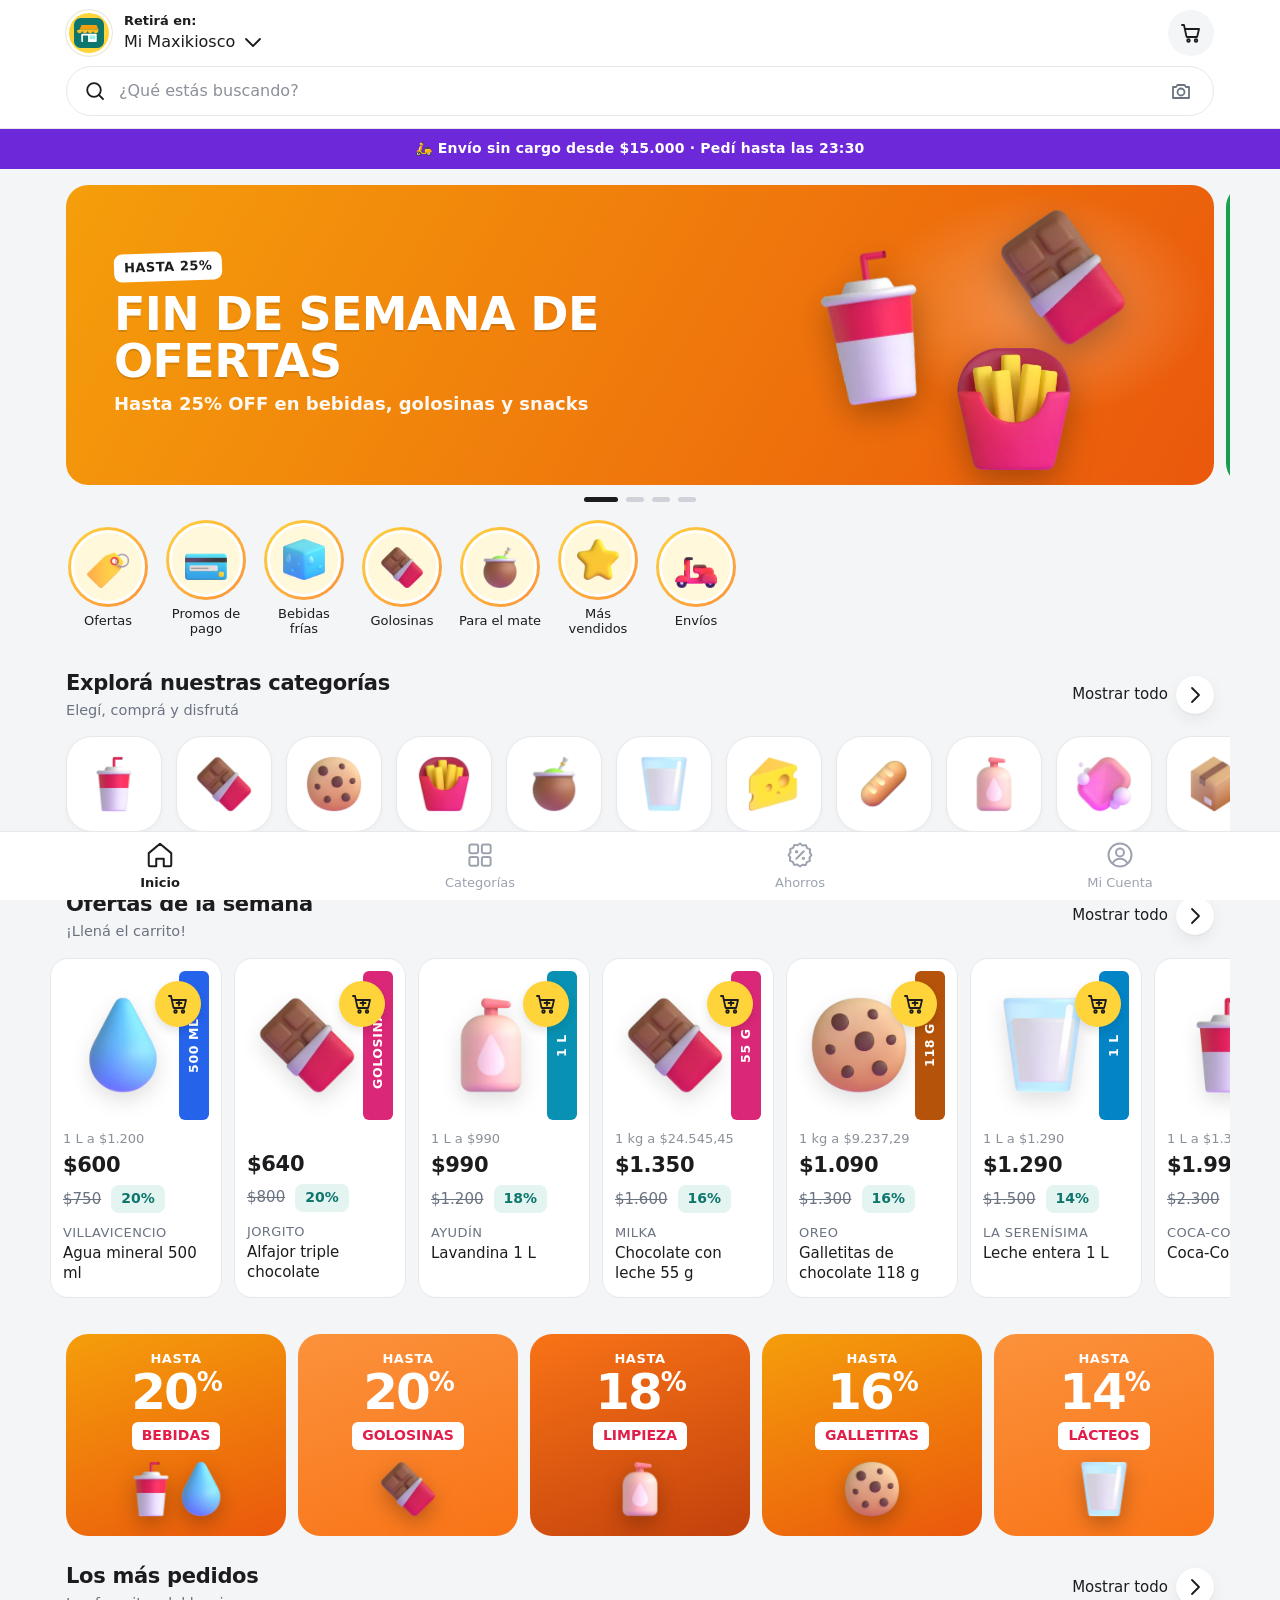
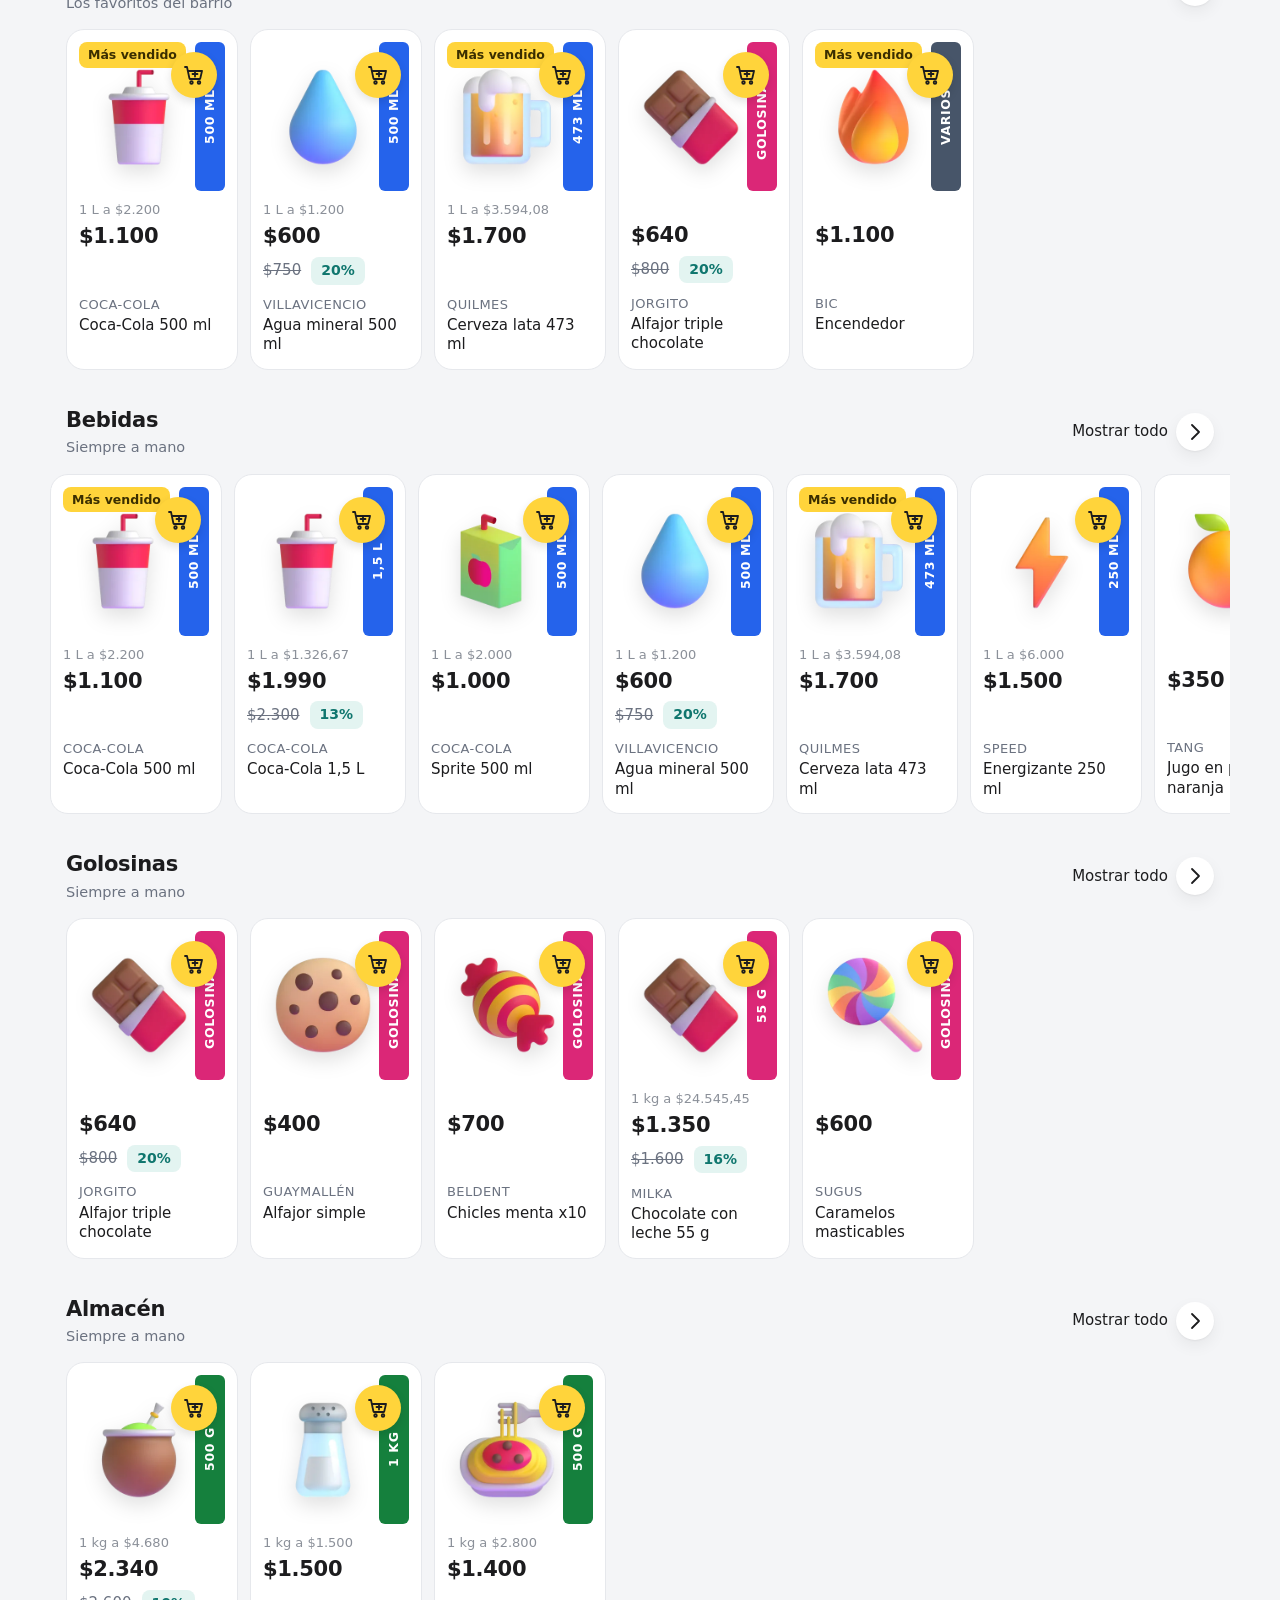
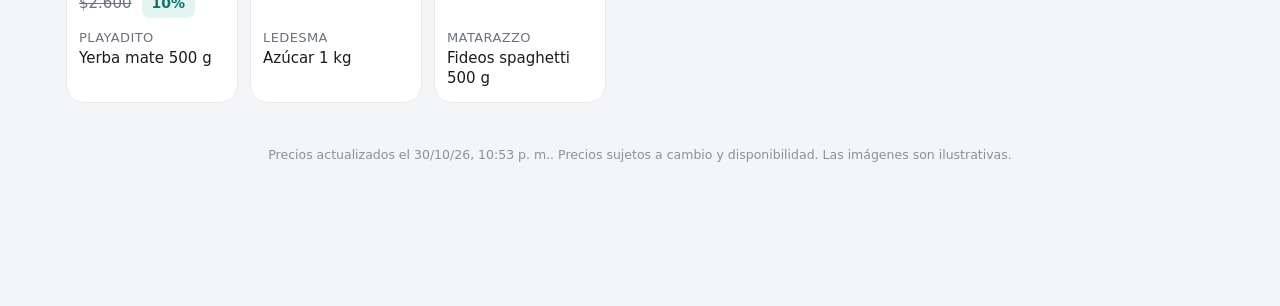
==== commit 58903114: "Tienda estilo supermercado: landing y app de clientes rediseñadas - Diseño limpio con banners en car" ====
--- a/cliente.html
+++ b/cliente.html
@@ -1,35 +1,20 @@
 <!doctype html>
-<html lang="es">
+<html lang="es" data-theme="light">
 <head>
   <meta charset="utf-8">
   <meta name="viewport" content="width=device-width, initial-scale=1, viewport-fit=cover">
   <title>Pedí online</title>
-  <meta name="description" content="Mirá precios, armá tu pedido y envialo por WhatsApp.">
-  <meta name="theme-color" content="#0f766e">
+  <meta name="description" content="Ofertas, promos de pago y pedidos por WhatsApp desde tu celular.">
+  <meta name="theme-color" content="#ffffff">
   <link rel="manifest" href="manifest-cliente.json">
   <link rel="icon" href="img/icon.svg" type="image/svg+xml">
   <link rel="apple-touch-icon" href="img/icon-192.png">
   <meta name="apple-mobile-web-app-capable" content="yes">
   <link rel="stylesheet" href="css/app.css">
-  <link rel="stylesheet" href="css/cliente.css">
+  <link rel="stylesheet" href="css/tienda.css">
 </head>
-<body class="cli">
-  <header class="cli-head">
-    <div class="cli-wrap">
-      <div class="row">
-        <div><h1 id="c-nombre">Cargando…</h1><p id="c-info"></p></div>
-        <div class="row" style="flex-wrap:nowrap"><a class="icon-btn" href="index.html" aria-label="Página del kiosco" style="text-decoration:none">⌂</a><button class="icon-btn" id="c-share" aria-label="Compartir">↗</button></div>
-      </div>
-    </div>
-  </header>
-  <main class="cli-wrap" id="c-view"></main>
-  <button class="cartbar hidden" id="c-cartbar">🛒 <span id="c-cartn"></span><b id="c-cartt"></b></button>
-  <nav class="tabbar" aria-label="Secciones">
-    <button data-t="inicio" class="on">🏠<span>Inicio</span></button>
-    <button data-t="carrito">🛒<span>Carrito</span><i class="dot hidden" id="c-dot"></i></button>
-    <button data-t="pedidos">🧾<span>Mis pedidos</span></button>
-    <button data-t="perfil">👤<span>Mis datos</span></button>
-  </nav>
+<body class="tienda">
+  <div id="app"></div>
   <script src="js/kv.js"></script>
   <script src="js/ui.js"></script>
   <script src="js/scanner.js"></script>
--- a/css/app.css
+++ b/css/app.css
@@ -383,3 +383,10 @@
 .tk-bars > div { position: relative; height: 44px; }
 .tk-bars i { position: absolute; top: 0; bottom: 0; background: #161616; }
 .tk-cod { font-size: 11px; letter-spacing: 3px; margin-top: 2px; }
+
+/* Fotos de productos en el panel */
+.thumb { width: 42px; height: 42px; object-fit: contain; border-radius: 10px; background: var(--surface-2); flex: none; padding: 3px; }
+.quick button img { width: 42px; height: 42px; object-fit: contain; }
+.foto-box { display: flex; gap: 14px; align-items: flex-start; border: 1px dashed var(--border); border-radius: 12px; padding: 12px; margin-bottom: 10px; }
+.foto-box > img { width: 96px; height: 96px; object-fit: contain; border-radius: 12px; background: #fff; flex: none; }
+.prod-card .emo { background: #fff; }
--- a/css/tienda.css
+++ b/css/tienda.css
@@ -0,0 +1,283 @@
+/* Tienda (app de clientes + landing): estilo limpio, blanco, con acento amarillo e imágenes grandes */
+:root {
+  --y: #ffd43b; --y2: #ffe36e; --y-ink: #3a2e00;
+  --ink: #1c1c1e; --muted: #6b7280; --line: #e6e8ec; --soft: #f4f5f7; --white: #fff;
+  --red: #e11d48; --off-bg: #e3f4f1; --off-ink: #0f766e; --violet: #6d28d9; --teal: #0f766e;
+  --r: 18px; --shadow: 0 1px 2px rgba(0,0,0,.05), 0 6px 16px rgba(0,0,0,.06);
+}
+body.tienda { background: var(--soft); color: var(--ink); font-family: Inter, system-ui, -apple-system, "Segoe UI", Roboto, sans-serif; font-size: 15px; }
+.tienda a { color: inherit; }
+.tienda .muted { color: var(--muted); }
+.ic { width: 24px; height: 24px; stroke: currentColor; fill: none; stroke-width: 1.8; stroke-linecap: round; stroke-linejoin: round; flex: none; }
+
+/* ---------- Cabecera ---------- */
+.t-head { position: sticky; top: 0; z-index: 40; background: var(--white); border-bottom: 1px solid var(--line); padding-top: env(safe-area-inset-top); }
+.t-head-in { display: flex; align-items: center; gap: 12px; padding: 10px 16px; max-width: 1180px; margin: 0 auto; }
+.t-logo { width: 46px; height: 46px; border-radius: 50%; background: var(--y); display: flex; align-items: center; justify-content: center; flex: none; box-shadow: inset 0 0 0 3px #fff, 0 0 0 1px var(--line); }
+.t-logo img { width: 30px; height: 30px; }
+.t-store { flex: 1; min-width: 0; border: 0; background: none; text-align: left; cursor: pointer; padding: 0; }
+.t-store small { display: block; font-size: 13px; color: var(--ink); font-weight: 600; }
+.t-store b { display: flex; align-items: center; gap: 6px; font-weight: 500; font-size: 16px; white-space: nowrap; overflow: hidden; text-overflow: ellipsis; }
+.t-round { width: 46px; height: 46px; border-radius: 50%; background: var(--soft); border: 0; display: inline-flex; align-items: center; justify-content: center; cursor: pointer; position: relative; flex: none; color: var(--ink); text-decoration: none; }
+.t-round .n { position: absolute; top: -2px; right: -2px; min-width: 20px; height: 20px; border-radius: 99px; background: var(--red); color: #fff; font-size: 11.5px; font-weight: 700; display: flex; align-items: center; justify-content: center; padding: 0 5px; border: 2px solid #fff; }
+.t-search { display: flex; align-items: center; gap: 10px; border: 1.5px solid var(--line); border-radius: 99px; padding: 0 16px; height: 50px; background: var(--white); flex: 1; }
+.t-search input { border: 0; outline: none; flex: 1; font-size: 16px; background: transparent; min-width: 0; color: var(--ink); }
+.t-search input::placeholder { color: #8b9099; }
+.t-search button { border: 0; background: none; cursor: pointer; color: var(--muted); display: flex; padding: 4px; }
+.t-bar { padding: 0 16px 12px; max-width: 1180px; margin: 0 auto; display: flex; gap: 10px; }
+.t-strip { background: var(--violet); color: #fff; text-align: center; font-weight: 800; font-size: 14px; padding: 10px 14px; letter-spacing: .2px; }
+
+/* ---------- Contenedor ---------- */
+.t-main { max-width: 1180px; margin: 0 auto; padding: 16px 0 110px; }
+.t-pad { padding: 0 16px; }
+
+/* ---------- Carrusel de banners ---------- */
+.t-carousel { position: relative; }
+.t-track { display: flex; gap: 12px; overflow-x: auto; scroll-snap-type: x mandatory; padding: 0 16px; scrollbar-width: none; scroll-behavior: smooth; }
+.t-track::-webkit-scrollbar { display: none; }
+.t-slide { flex: 0 0 100%; scroll-snap-align: center; border-radius: 22px; overflow: hidden; position: relative; min-height: 186px; color: #fff; display: flex; align-items: center; padding: 20px 18px; text-decoration: none; cursor: pointer; border: 0; text-align: left; }
+.t-slide .txt { position: relative; z-index: 2; max-width: 62%; }
+.t-slide .bd { display: inline-block; background: #fff; color: var(--ink); font-weight: 900; font-size: 13px; padding: 5px 10px; border-radius: 8px; letter-spacing: .5px; transform: rotate(-2deg); }
+.t-slide h3 { font-size: 27px; line-height: 1.02; margin: 10px 0 6px; font-weight: 900; letter-spacing: -.6px; text-transform: uppercase; text-shadow: 0 2px 0 rgba(0,0,0,.12); }
+.t-slide p { margin: 0; font-size: 13.5px; opacity: .95; font-weight: 600; }
+.t-slide .art { position: absolute; right: 8px; bottom: 6px; top: 6px; width: 44%; display: flex; align-items: center; justify-content: center; z-index: 1; }
+.t-slide .art img { position: absolute; width: 58%; filter: drop-shadow(0 12px 16px rgba(0,0,0,.28)); }
+.t-slide .art img:nth-child(1) { left: 6%; top: 18%; transform: rotate(-8deg); }
+.t-slide .art img:nth-child(2) { right: 2%; top: 4%; width: 48%; transform: rotate(10deg); }
+.t-slide .art img:nth-child(3) { right: 16%; bottom: 0; width: 46%; }
+.t-slide .art img:only-child { left: auto; right: 8%; top: auto; width: 82%; transform: none; }
+.t-slide::after { content: ''; position: absolute; inset: 0; background: radial-gradient(240px 160px at 85% 40%, rgba(255,255,255,.28), transparent 70%); }
+.c-naranja { background: linear-gradient(120deg, #f59e0b, #ea580c); }
+.c-verde { background: linear-gradient(120deg, #16a34a, #0f766e); }
+.c-violeta { background: linear-gradient(120deg, #7c3aed, #a21caf); }
+.c-rojo { background: linear-gradient(120deg, #e11d48, #be123c); }
+.c-azul { background: linear-gradient(120deg, #2563eb, #1e40af); }
+.c-amarillo { background: linear-gradient(120deg, #facc15, #f59e0b); color: var(--ink) !important; }
+.t-dots { display: flex; gap: 8px; justify-content: center; margin-top: 12px; }
+.t-dots i { width: 18px; height: 5px; border-radius: 9px; background: #cfd3d9; transition: width .25s, background .25s; }
+.t-dots i.on { width: 34px; background: var(--ink); }
+
+/* ---------- Círculos (historias) ---------- */
+.t-stories { display: flex; gap: 14px; overflow-x: auto; padding: 18px 16px 6px; scrollbar-width: none; }
+.t-stories::-webkit-scrollbar { display: none; }
+.t-story { flex: none; width: 84px; text-align: center; border: 0; background: none; cursor: pointer; padding: 0; color: var(--ink); text-decoration: none; }
+.t-story .ring { width: 80px; height: 80px; border-radius: 50%; padding: 3px; background: linear-gradient(135deg, var(--y), #fb923c); margin: 0 auto 6px; }
+.t-story .in { width: 100%; height: 100%; border-radius: 50%; border: 3px solid #fff; display: flex; align-items: center; justify-content: center; overflow: hidden; }
+.t-story .in img { width: 70%; }
+.t-story span { font-size: 13px; line-height: 1.2; display: block; font-weight: 500; }
+
+/* ---------- Secciones ---------- */
+.t-sec { margin-top: 26px; }
+.t-sec-h { display: flex; align-items: center; justify-content: space-between; gap: 10px; padding: 0 16px; margin-bottom: 14px; }
+.t-sec-h h2 { font-size: 21px; font-weight: 600; letter-spacing: -.3px; margin: 0; }
+.t-sec-h p { margin: 2px 0 0; color: var(--muted); font-size: 14.5px; }
+.t-more { display: inline-flex; align-items: center; gap: 8px; border: 0; background: none; cursor: pointer; font-size: 15px; color: var(--ink); white-space: nowrap; padding: 0; text-decoration: none; }
+.t-more i { width: 38px; height: 38px; border-radius: 50%; background: var(--white); display: inline-flex; align-items: center; justify-content: center; box-shadow: var(--shadow); font-style: normal; }
+
+/* ---------- Categorías ---------- */
+.t-cats { display: flex; gap: 14px; overflow-x: auto; padding: 2px 16px 6px; scrollbar-width: none; }
+.t-cats::-webkit-scrollbar { display: none; }
+.t-cat { flex: none; width: 96px; text-align: center; border: 0; background: none; padding: 0; cursor: pointer; color: var(--ink); text-decoration: none; }
+.t-cat .sq { width: 96px; height: 96px; border-radius: 26px; background: var(--white); border: 1.5px solid var(--line); display: flex; align-items: center; justify-content: center; margin-bottom: 8px; box-shadow: 0 2px 6px rgba(0,0,0,.03); }
+.t-cat .sq img { width: 66%; }
+.t-cat span { font-size: 14px; color: #4b5563; line-height: 1.25; display: block; }
+.t-catgrid { display: grid; grid-template-columns: repeat(4, 1fr); gap: 22px 12px; padding: 18px 16px; }
+.t-catgrid .t-cat { width: auto; }
+.t-catgrid .t-cat .sq { width: 100%; height: auto; aspect-ratio: 1; }
+
+/* ---------- Tarjeta de producto ---------- */
+.t-row { display: grid; grid-auto-flow: column; grid-auto-columns: 172px; gap: 12px; overflow-x: auto; padding: 2px 16px 10px; scrollbar-width: none; scroll-snap-type: x proximity; }
+.t-row::-webkit-scrollbar { display: none; }
+.pc { position: relative; background: var(--white); border: 1.5px solid var(--line); border-radius: var(--r); padding: 12px 12px 14px; display: flex; flex-direction: column; scroll-snap-align: start; cursor: pointer; min-width: 0; }
+.pc-img { position: relative; aspect-ratio: 1 / 1.02; display: flex; align-items: center; justify-content: center; margin-bottom: 10px; }
+.pc-img img { width: 74%; height: 74%; object-fit: contain; margin-right: 18%; filter: drop-shadow(0 8px 10px rgba(0,0,0,.12)); }
+.pc-img img.real { width: 82%; height: 92%; filter: none; }
+.pc-strip { position: absolute; right: 0; top: 0; bottom: 0; width: 30px; border-radius: 6px; display: flex; align-items: center; justify-content: center; writing-mode: vertical-rl; transform: rotate(180deg); color: #fff; font-weight: 900; font-size: 12.5px; letter-spacing: .6px; text-transform: uppercase; white-space: nowrap; overflow: hidden; }
+.pc-add { position: absolute; top: 10px; right: 8px; width: 46px; height: 46px; border-radius: 50%; background: var(--y); border: 0; display: flex; align-items: center; justify-content: center; cursor: pointer; box-shadow: 0 4px 10px rgba(0,0,0,.12); z-index: 3; color: var(--ink); }
+.pc-add:active { transform: scale(.92); }
+.pc-qty { position: absolute; top: 10px; right: 8px; left: 8px; height: 46px; border-radius: 99px; background: var(--y); display: flex; align-items: center; justify-content: space-between; z-index: 3; box-shadow: 0 4px 10px rgba(0,0,0,.12); }
+.pc-qty button { width: 46px; height: 46px; border: 0; background: none; font-size: 22px; cursor: pointer; display: flex; align-items: center; justify-content: center; color: var(--ink); }
+.pc-qty b { font-size: 16px; }
+.pc-tag { position: absolute; left: 0; top: 0; background: var(--y); color: var(--y-ink); font-size: 12.5px; font-weight: 700; padding: 4px 9px; border-radius: 8px; z-index: 2; }
+.pc-unit { font-size: 13px; color: #8b9099; min-height: 17px; }
+.pc-price { font-size: 21px; font-weight: 600; margin-top: 3px; letter-spacing: -.3px; }
+.pc-old { display: flex; align-items: center; gap: 10px; margin-top: 4px; min-height: 30px; }
+.pc-old s { color: #6b7280; font-size: 15px; }
+.pc-pct { background: var(--off-bg); color: var(--off-ink); font-weight: 600; font-size: 14px; padding: 4px 10px; border-radius: 8px; }
+.pc-brand { font-size: 13px; text-transform: uppercase; color: #6b7280; margin-top: 10px; letter-spacing: .4px; }
+.pc-name { font-size: 15px; font-weight: 500; line-height: 1.3; margin-top: 2px; display: -webkit-box; -webkit-line-clamp: 2; -webkit-box-orient: vertical; overflow: hidden; }
+.pc-out { font-size: 12px; color: var(--red); font-weight: 600; margin-top: 4px; }
+
+/* Grilla de resultados */
+.t-grid { display: grid; grid-template-columns: repeat(2, 1fr); border-top: 1px solid var(--line); }
+.t-grid .pc { border: 0; border-radius: 0; border-right: 1px solid var(--line); border-bottom: 1px solid var(--line); }
+.t-grid .pc:nth-child(2n) { border-right: 0; }
+@media (min-width: 760px) {
+  .t-grid { grid-template-columns: repeat(4, 1fr); }
+  .t-grid .pc:nth-child(2n) { border-right: 1px solid var(--line); }
+  .t-grid .pc:nth-child(4n) { border-right: 0; }
+}
+
+/* ---------- Mosaico de promos ---------- */
+.t-tiles { display: grid; grid-template-columns: 1fr 1fr; gap: 12px; padding: 0 16px; }
+.t-tile { border-radius: 22px; overflow: hidden; position: relative; min-height: 190px; padding: 16px; color: #fff; background: linear-gradient(160deg, #f59e0b, #ea580c); border: 0; cursor: pointer; text-align: center; display: flex; flex-direction: column; align-items: center; }
+.t-tile.wide { grid-column: 1 / -1; min-height: 150px; text-align: left; align-items: flex-start; }
+.t-tile small { font-weight: 800; font-size: 13px; letter-spacing: .6px; }
+.t-tile b { font-size: 50px; font-weight: 900; line-height: .95; letter-spacing: -2px; }
+.t-tile b sup { font-size: 26px; }
+.t-tile em { font-style: normal; background: #fff; color: var(--red); font-weight: 900; font-size: 14px; padding: 4px 10px; border-radius: 6px; margin-top: 6px; text-transform: uppercase; }
+.t-tile .art { display: flex; justify-content: center; gap: 0; margin-top: auto; padding-top: 8px; }
+.t-tile .art img { width: 62px; filter: drop-shadow(0 8px 10px rgba(0,0,0,.25)); margin: 0 -6px; }
+.t-tile.wide .art { position: absolute; right: 14px; bottom: 12px; top: 12px; margin: 0; align-items: center; }
+.t-tile.wide .art img { width: 86px; }
+
+/* Promos de pago */
+.t-paybar { margin: 0 16px; border-radius: 16px; background: linear-gradient(90deg, #166534, #15803d); color: #fff; display: flex; align-items: center; gap: 14px; padding: 14px 16px; }
+.t-paybar b { font-size: 34px; font-weight: 900; letter-spacing: -1px; }
+.t-paybar span { font-size: 13px; font-weight: 600; line-height: 1.25; }
+.t-paybar span small { display: block; text-transform: uppercase; letter-spacing: .6px; font-size: 11.5px; opacity: .85; }
+.t-paybar em { margin-left: auto; font-style: normal; background: #fbbf24; color: #3a2e00; font-weight: 800; font-size: 13px; padding: 6px 10px; border-radius: 10px; white-space: nowrap; }
+.t-pays { display: grid; gap: 10px; padding: 0 16px; }
+.t-pay { display: flex; align-items: center; gap: 14px; background: var(--white); border: 1.5px solid var(--line); border-radius: 18px; padding: 14px; }
+.t-pay img { width: 54px; }
+.t-pay small { color: var(--muted); display: block; font-size: 12.5px; text-transform: uppercase; letter-spacing: .5px; font-weight: 600; }
+.t-pay b { font-size: 18px; display: block; }
+.t-pay span { font-size: 14px; color: #4b5563; }
+
+/* ---------- Barra inferior ---------- */
+.t-nav { position: fixed; left: 0; right: 0; bottom: 0; z-index: 45; background: var(--white); border-top: 1px solid var(--line); display: grid; grid-template-columns: repeat(4, 1fr); padding: 8px 0 calc(8px + env(safe-area-inset-bottom)); }
+.t-nav a { display: flex; flex-direction: column; align-items: center; gap: 4px; text-decoration: none; color: #9ca3af; font-size: 13px; }
+.t-nav a .ic { width: 30px; height: 30px; stroke-width: 1.6; }
+.t-nav a.on { color: var(--ink); font-weight: 600; }
+.t-fab { position: fixed; left: 16px; right: 16px; bottom: calc(80px + env(safe-area-inset-bottom)); z-index: 44; max-width: 560px; margin: 0 auto; background: var(--ink); color: #fff; border: 0; border-radius: 16px; padding: 14px 18px; display: flex; align-items: center; gap: 10px; font-size: 15px; font-weight: 600; cursor: pointer; box-shadow: 0 10px 26px rgba(0,0,0,.25); }
+.t-fab b { margin-left: auto; font-size: 17px; }
+
+/* ---------- Páginas internas ---------- */
+.t-top { position: sticky; top: 0; z-index: 40; background: var(--white); border-bottom: 1px solid var(--line); display: flex; align-items: center; gap: 12px; padding: calc(10px + env(safe-area-inset-top)) 16px 10px; }
+.t-top h1 { font-size: 21px; font-weight: 500; margin: 0; flex: 1; }
+.t-top .link { border: 0; background: none; text-decoration: underline; font-size: 15px; cursor: pointer; color: #374151; }
+.t-back { width: 46px; height: 46px; border-radius: 50%; border: 0; background: none; display: inline-flex; align-items: center; justify-content: center; cursor: pointer; flex: none; color: var(--ink); }
+.t-chips { display: flex; gap: 10px; overflow-x: auto; padding: 12px 16px; background: var(--white); border-bottom: 1px solid var(--line); scrollbar-width: none; }
+.t-chips::-webkit-scrollbar { display: none; }
+.t-chips button { flex: none; border: 1.5px solid transparent; background: none; border-radius: 12px; padding: 10px 18px; font-size: 15px; cursor: pointer; color: #374151; }
+.t-chips button.on { border-color: var(--ink); color: var(--ink); font-weight: 500; }
+.t-res { display: flex; align-items: center; justify-content: space-between; padding: 16px; background: var(--white); border-bottom: 1px solid var(--line); }
+.t-res span { color: #6b7280; font-size: 16px; }
+.t-res button { border: 0; background: none; display: flex; align-items: center; gap: 8px; font-size: 15px; cursor: pointer; color: #374151; }
+.t-white { background: var(--white); }
+.t-empty { text-align: center; padding: 60px 24px; color: var(--muted); }
+.t-empty img { width: 110px; margin-bottom: 12px; }
+.t-empty h2 { color: var(--ink); font-size: 20px; margin: 0 0 6px; }
+
+/* Detalle */
+.pd-img { background: var(--white); position: relative; display: flex; align-items: center; justify-content: center; height: 340px; }
+.pd-img img { max-width: 62%; max-height: 82%; filter: drop-shadow(0 16px 20px rgba(0,0,0,.15)); }
+.pd-img img.real { filter: none; }
+.pd-img .share { position: absolute; right: 16px; top: 16px; }
+.pd-info { background: var(--white); padding: 18px 16px 20px; border-bottom: 1px solid var(--line); }
+.pd-info small { text-transform: uppercase; color: #6b7280; font-size: 14px; letter-spacing: .4px; font-weight: 500; }
+.pd-info h1 { font-size: 25px; font-weight: 500; margin: 4px 0 10px; letter-spacing: -.3px; line-height: 1.2; }
+.pd-info p { margin: 0; color: #4b5563; font-size: 14px; }
+.t-acc { margin: 16px; background: var(--white); border: 1.5px solid var(--line); border-radius: 18px; overflow: hidden; }
+.t-acc h3 { margin: 0; padding: 16px 18px; font-size: 16px; font-weight: 600; border-bottom: 1px solid var(--line); }
+.t-acc details { border-bottom: 1px solid var(--line); }
+.t-acc details:last-child { border-bottom: 0; }
+.t-acc summary { list-style: none; display: flex; justify-content: space-between; align-items: center; padding: 18px; font-size: 16px; cursor: pointer; }
+.t-acc summary::-webkit-details-marker { display: none; }
+.t-acc details[open] summary .ic { transform: rotate(90deg); }
+.t-acc .body { padding: 0 18px 16px; color: #4b5563; font-size: 14.5px; line-height: 1.5; }
+.t-acc .row { display: flex; align-items: center; gap: 14px; padding: 18px; border-bottom: 1px solid var(--line); text-decoration: none; color: var(--ink); cursor: pointer; background: none; border-left: 0; border-right: 0; border-top: 0; width: 100%; font-size: 16px; text-align: left; }
+.t-acc .row:last-child { border-bottom: 0; }
+.t-acc .row span { flex: 1; }
+.pd-bar { position: fixed; left: 0; right: 0; bottom: 0; z-index: 46; background: var(--white); border-top: 1px solid var(--line); padding: 14px 16px calc(14px + env(safe-area-inset-bottom)); box-shadow: 0 -8px 20px rgba(0,0,0,.05); }
+.pd-bar .pr { display: flex; align-items: center; gap: 12px; }
+.pd-bar .pr2 { display: flex; align-items: baseline; gap: 12px; margin: 2px 0 12px; min-height: 4px; }
+.pd-bar .pr2 s { color: #6b7280; font-size: 16px; }
+.pd-bar .pr2 small { color: #8b9099; font-size: 14px; }
+.t-top .t-search { min-width: 0; flex: 1; }
+.pd-bar .pr b { font-size: 30px; font-weight: 600; letter-spacing: -.5px; }
+.pd-bar .pr s { color: #6b7280; font-size: 16px; }
+.pd-bar .pr small { color: #8b9099; font-size: 14px; }
+.t-btn { width: 100%; height: 58px; border: 0; border-radius: 16px; background: var(--y2); color: var(--ink); font-size: 18px; font-weight: 500; cursor: pointer; display: flex; align-items: center; justify-content: center; gap: 8px; text-decoration: none; }
+.t-btn:active { filter: brightness(.96); }
+.t-btn.dark { background: var(--ink); color: #fff; }
+.t-btn:disabled { opacity: .5; }
+.t-stepper { display: flex; align-items: center; justify-content: space-between; height: 58px; border: 2px solid var(--line); border-radius: 16px; padding: 0 10px; }
+.t-stepper button { width: 48px; height: 48px; border: 0; background: none; cursor: pointer; display: flex; align-items: center; justify-content: center; color: var(--ink); }
+.t-stepper button.del { color: var(--red); }
+.t-stepper b { font-size: 18px; font-weight: 500; }
+.t-stepper.sm { height: 46px; width: 140px; border-radius: 12px; padding: 0 2px; }
+.t-stepper.sm button { width: 40px; height: 40px; }
+
+/* Carrito */
+.ct-count { padding: 18px 16px; background: var(--white); border-bottom: 1px solid var(--line); color: #374151; font-size: 16px; }
+.ct-item { background: var(--white); padding: 16px; border-bottom: 1px solid var(--line); display: grid; grid-template-columns: 96px 1fr auto; gap: 12px 14px; align-items: start; }
+.ct-item .im { width: 96px; height: 96px; display: flex; align-items: center; justify-content: center; }
+.ct-item .im img { max-width: 80%; max-height: 80%; }
+.ct-item b { font-weight: 500; font-size: 16px; display: block; line-height: 1.3; }
+.ct-item small { color: #8b9099; font-size: 13.5px; }
+.ct-item .pr { text-align: right; }
+.ct-item .pr b { font-size: 17px; font-weight: 600; }
+.ct-item .pr s { color: #6b7280; font-size: 14px; }
+.ct-item .ctl { grid-column: 1 / -1; display: flex; align-items: center; justify-content: space-between; }
+.ct-note { width: 46px; height: 46px; border-radius: 50%; background: var(--soft); border: 0; display: flex; align-items: center; justify-content: center; cursor: pointer; color: var(--ink); }
+.ct-opt { background: var(--white); padding: 16px; display: flex; gap: 14px; align-items: center; border-bottom: 1px solid var(--line); cursor: pointer; border-left: 0; border-right: 0; border-top: 0; width: 100%; text-align: left; }
+.ct-opt .ico { width: 52px; height: 52px; border-radius: 14px; background: var(--soft); display: flex; align-items: center; justify-content: center; flex: none; color: #1d4ed8; }
+.ct-opt b { font-weight: 500; font-size: 15.5px; display: block; }
+.ct-opt span { font-size: 14px; color: #4b5563; }
+.ct-sum { position: fixed; left: 0; right: 0; bottom: 0; z-index: 46; background: var(--white); border-radius: 22px 22px 0 0; box-shadow: 0 -10px 30px rgba(0,0,0,.08); padding: 18px 16px calc(14px + env(safe-area-inset-bottom)); max-width: 760px; margin: 0 auto; }
+.ct-disc { display: flex; justify-content: space-between; align-items: center; background: var(--soft); border-radius: 12px; padding: 14px 16px; font-size: 16px; }
+.ct-tot { display: flex; justify-content: space-between; align-items: center; font-size: 19px; font-weight: 600; margin: 16px 0 10px; }
+.ct-info { background: #eef4ff; color: #1f2937; padding: 12px 14px; font-size: 14px; display: flex; gap: 10px; align-items: center; margin-bottom: 12px; border-radius: 6px; }
+.ct-info i { width: 22px; height: 22px; border-radius: 50%; background: #2563eb; color: #fff; display: inline-flex; align-items: center; justify-content: center; font-style: normal; font-weight: 700; font-size: 13px; flex: none; }
+
+/* Hoja inferior (upsell / opciones) */
+.t-sheet-back { position: fixed; inset: 0; background: rgba(0,0,0,.45); z-index: 90; display: flex; align-items: flex-end; justify-content: center; animation: fadeIn .2s; }
+.t-sheet { background: var(--white); width: 100%; max-width: 760px; border-radius: 26px 26px 0 0; padding: 10px 0 calc(16px + env(safe-area-inset-bottom)); animation: up .25s ease-out; max-height: 88vh; overflow-y: auto; }
+.t-sheet .grab { width: 44px; height: 5px; border-radius: 9px; background: #c4c8cf; margin: 0 auto 14px; }
+.t-sheet .hd { display: flex; align-items: center; justify-content: space-between; padding: 0 16px 14px; }
+.t-sheet .hd h2 { font-size: 19px; font-weight: 500; margin: 0; }
+.t-sheet .x { width: 44px; height: 44px; border-radius: 50%; border: 0; background: var(--soft); cursor: pointer; display: flex; align-items: center; justify-content: center; color: var(--ink); }
+.t-sheet .ft { padding: 14px 16px 0; border-top: 1px solid var(--line); margin-top: 10px; }
+.t-sheet .opt { display: flex; align-items: center; gap: 12px; padding: 16px; border-bottom: 1px solid var(--line); cursor: pointer; font-size: 16px; }
+.t-sheet .opt input { width: 22px; height: 22px; accent-color: var(--ink); }
+@keyframes up { from { transform: translateY(40px); opacity: 0; } }
+@keyframes fadeIn { from { opacity: 0; } }
+
+/* Mi cuenta */
+.ac-hello { margin: 16px; background: var(--white); border: 1.5px solid var(--line); border-radius: 22px; overflow: hidden; }
+.ac-hello .top { display: flex; gap: 14px; align-items: center; padding: 18px; }
+.ac-hello .av { width: 60px; height: 60px; border-radius: 50%; background: var(--y); display: flex; align-items: center; justify-content: center; font-size: 24px; font-weight: 700; flex: none; }
+.ac-hello b { font-size: 19px; display: block; }
+.ac-hello span { color: #4b5563; font-size: 14.5px; }
+.ac-promo { margin: 0 4px 4px; border-radius: 20px; background: linear-gradient(110deg, #65a30d, #3f6212); color: #fff; padding: 18px; display: flex; align-items: center; gap: 14px; }
+.ac-promo img { width: 74px; transform: rotate(-10deg); }
+.ac-promo b { font-size: 17px; text-transform: uppercase; line-height: 1.15; display: block; }
+.ac-promo button { margin-top: 10px; background: rgba(255,255,255,.18); border: 1.5px solid rgba(255,255,255,.6); color: #fff; font-weight: 800; padding: 8px 16px; border-radius: 10px; cursor: pointer; }
+
+/* Formularios */
+.t-form { padding: 16px; display: grid; gap: 14px; }
+.t-form label > span { display: block; font-size: 14px; color: #374151; margin-bottom: 6px; font-weight: 500; }
+.t-form input, .t-form textarea { width: 100%; border: 1.5px solid var(--line); border-radius: 14px; padding: 14px; font-size: 16px; background: var(--white); outline: none; font-family: inherit; color: var(--ink); }
+.t-form input:focus, .t-form textarea:focus { border-color: var(--ink); }
+.t-seg { display: grid; grid-template-columns: 1fr 1fr; gap: 10px; }
+.t-seg label { border: 1.5px solid var(--line); border-radius: 14px; padding: 14px; text-align: center; cursor: pointer; background: var(--white); font-weight: 500; }
+.t-seg input { display: none; }
+.t-seg label:has(input:checked) { border-color: var(--ink); background: #fffbe6; font-weight: 600; }
+
+.t-foot-note { text-align: center; color: #8b9099; font-size: 12.5px; padding: 20px 16px; }
+
+@media (min-width: 760px) {
+  .t-slide { flex-basis: 100%; min-height: 300px; padding: 40px 48px; }
+  .t-slide h3 { font-size: 46px; }
+  .t-slide p { font-size: 18px; }
+  .t-slide .art { width: 380px; right: 6%; }
+  .t-slide .art img { width: 170px; }
+  .t-slide .art img:nth-child(2) { width: 150px; }
+  .t-slide .art img:nth-child(3) { width: 140px; }
+  .t-slide .art img:only-child { width: 240px; }
+  .t-tiles { grid-template-columns: repeat(5, 1fr); }
+  .t-tile.wide { grid-column: auto; text-align: center; align-items: center; min-height: 190px; }
+  .t-tile.wide .art { position: static; margin-top: auto; }
+  .t-tile.wide .art img { width: 62px; }
+}
